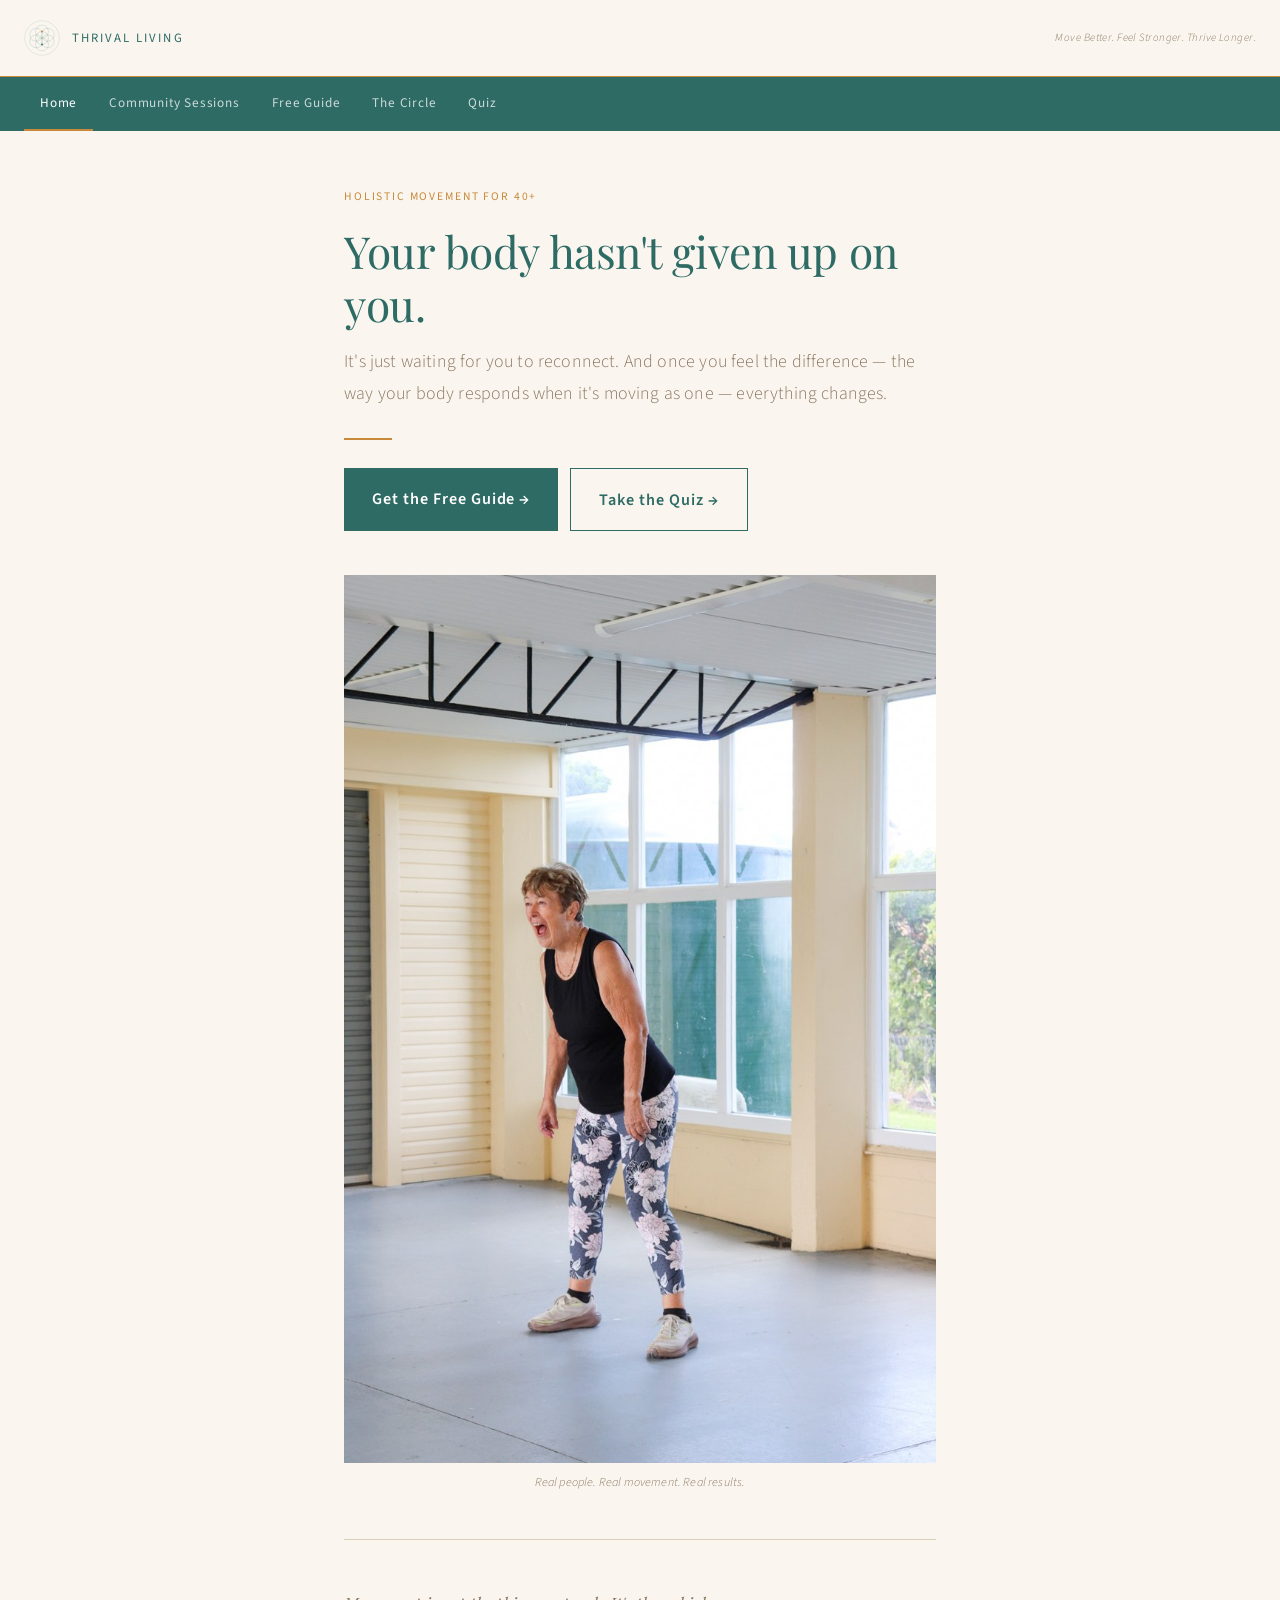
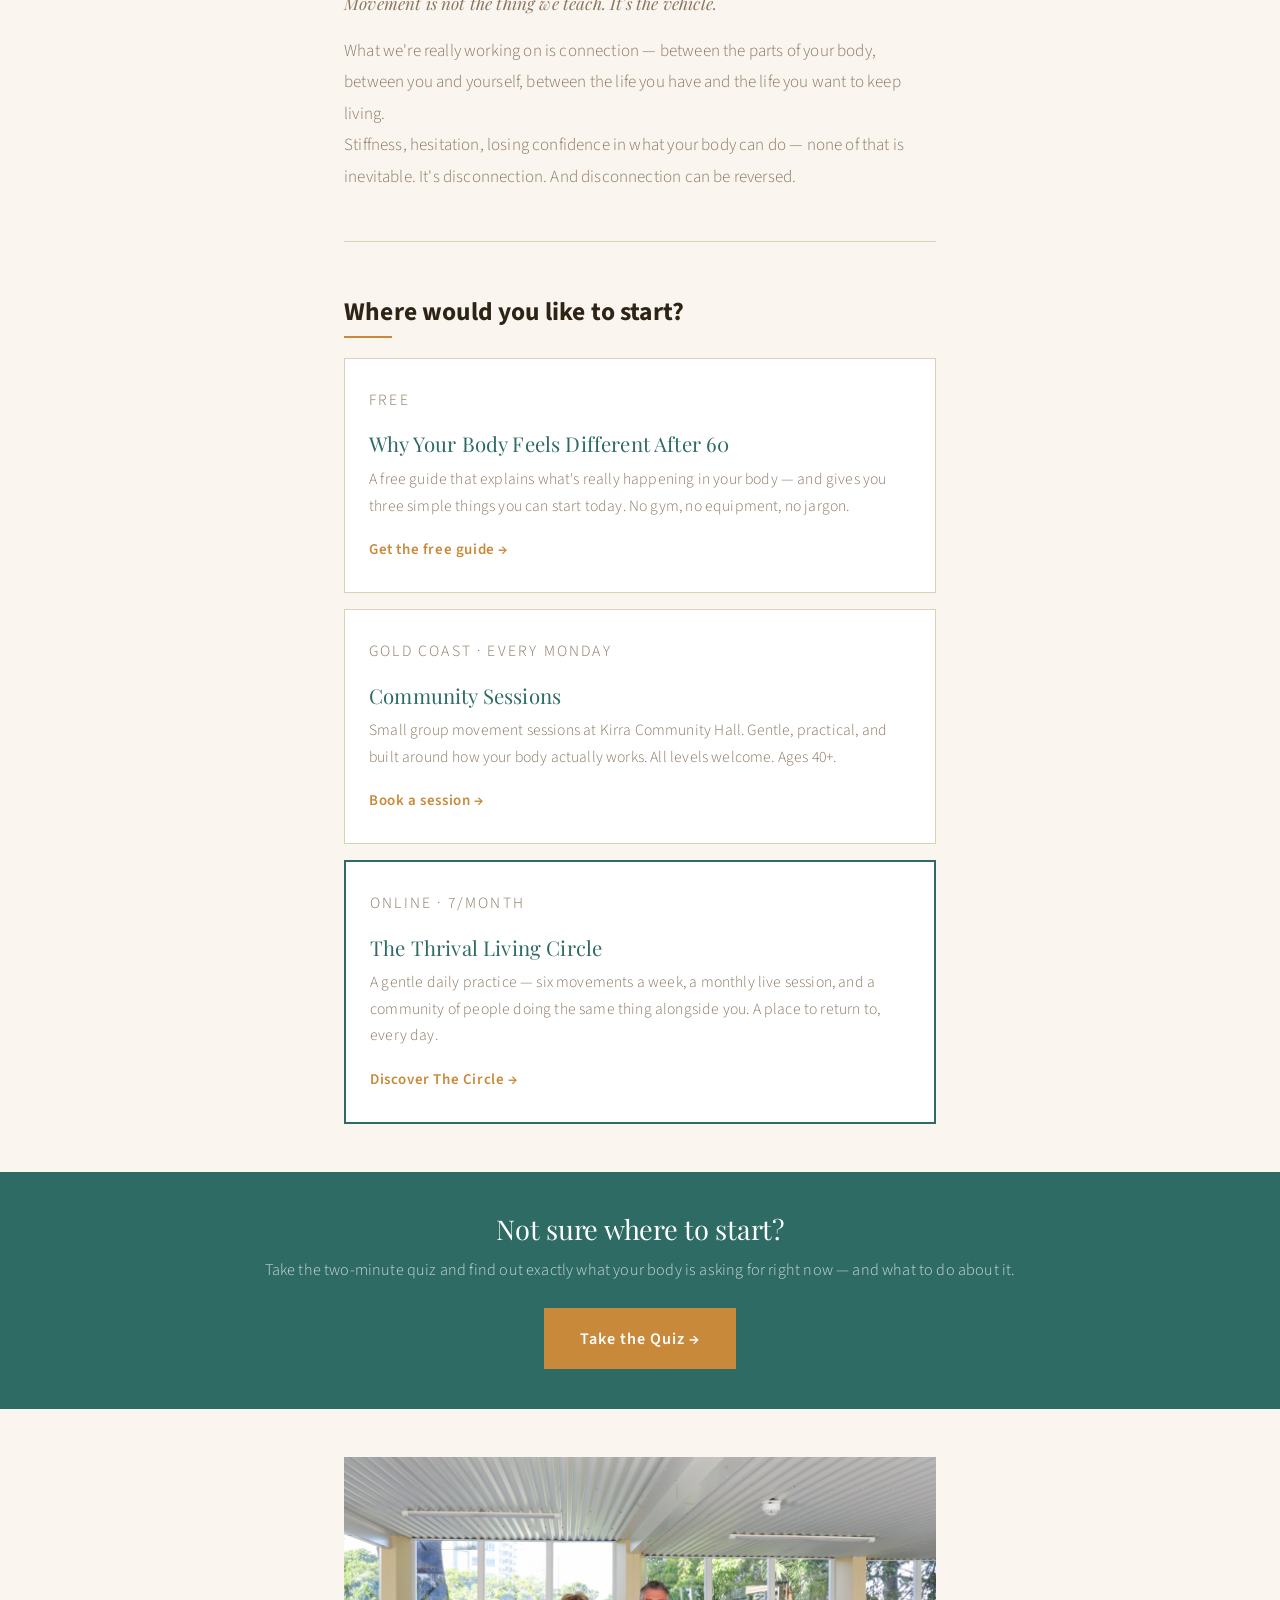
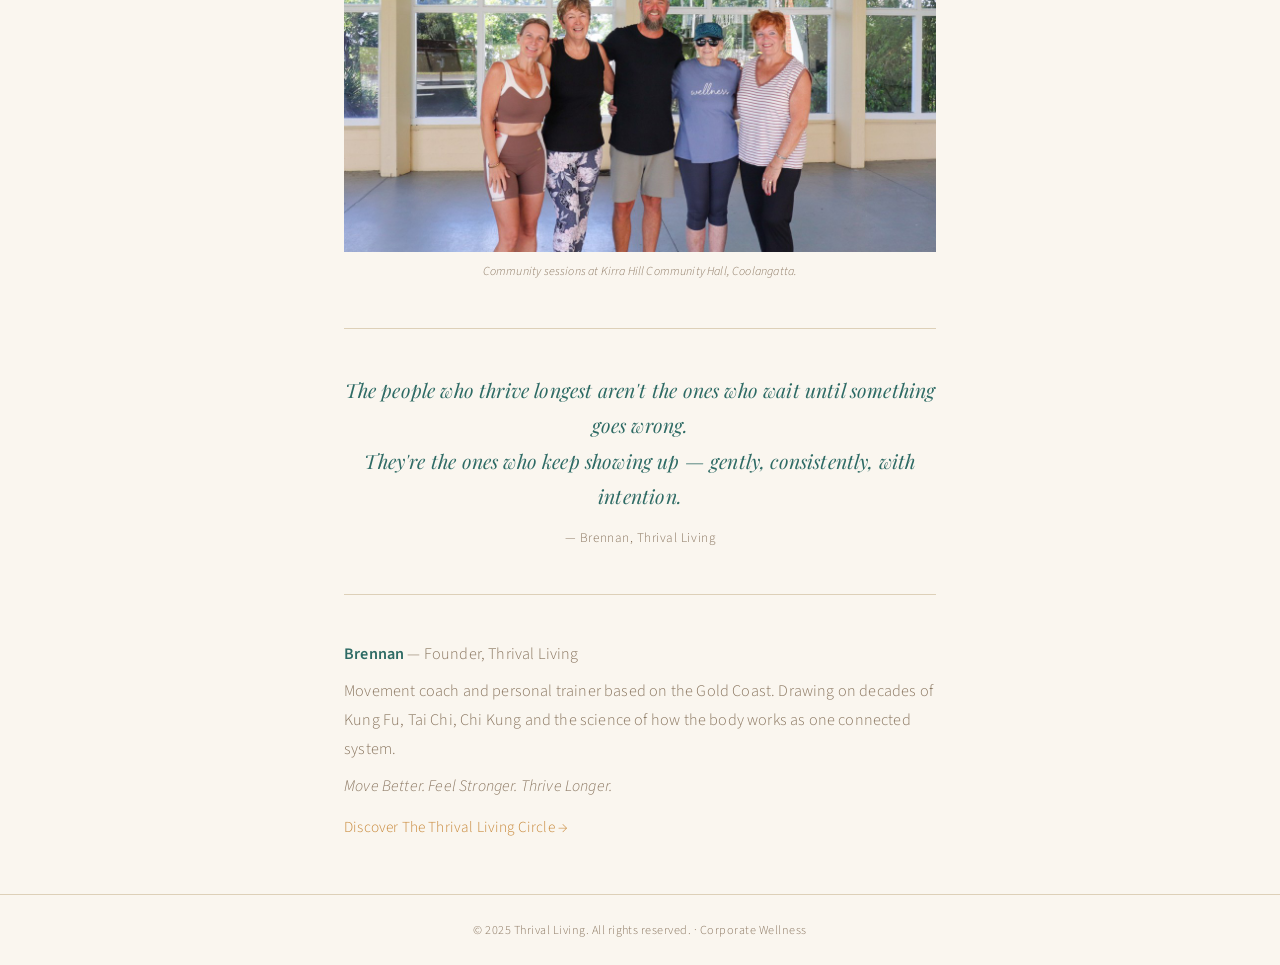
==== index.html @ 9014f8a5 "Update index.html" ====
<!DOCTYPE html>
<html lang="en">
<head>
  <meta charset="UTF-8" />
  <meta name="viewport" content="width=device-width, initial-scale=1.0" />
  <title>Thrival Living — Move Better. Feel Stronger. Thrive Longer.</title>
  <meta name="description" content="Holistic movement coaching for people 40+. Reconnect with your body, move with confidence and thrive longer. Gold Coast and online." />
  <link href="https://fonts.googleapis.com/css2?family=Playfair+Display:ital,wght@0,400;0,500;1,400;1,500&family=Source+Sans+3:ital,wght@0,300;0,400;0,600;1,300;1,400&display=swap" rel="stylesheet">
  <style>
    *, *::before, *::after { box-sizing: border-box; margin: 0; padding: 0; }
    :root {
      --cream:      #FAF6EF;
      --ochre:      #C8893A;
      --ochre-deep: #9A6228;
      --ochre-pale: #F5E9D8;
      --teal:       #2E6B65;
      --teal-light: #4A9E96;
      --teal-pale:  #EAF2F1;
      --body:       #2E2416;
      --subtext:    #8A7660;
      --rule:       #DDD0B8;
    }
    html { font-size: 17px; }
    body {
      background: var(--cream);
      color: var(--body);
      font-family: "Source Sans 3", Georgia, sans-serif;
      font-weight: 300;
      line-height: 1.8;
      letter-spacing: 0.01em;
      -webkit-font-smoothing: antialiased;
    }

    /* ── Header ── */
    .site-header {
      display: flex;
      align-items: center;
      gap: 12px;
      padding: 20px 24px;
      border-bottom: 1px solid var(--ochre);
      background: var(--cream);
    }
    .logo-mark { width: 36px; height: 36px; }
    .brand { font-size: 0.75rem; font-weight: 400; letter-spacing: 0.16em; text-transform: uppercase; color: var(--teal); }
    .tagline-header { margin-left: auto; font-style: italic; font-size: 0.65rem; color: var(--subtext); letter-spacing: 0.04em; }

    /* ── Nav ── */
    .site-nav { display: flex; background: var(--teal); padding: 0 24px; overflow-x: auto; }
    .site-nav a { color: rgba(255,255,255,0.75); text-decoration: none; font-size: 0.78rem; font-weight: 400; letter-spacing: 0.06em; padding: 14px 16px; white-space: nowrap; border-bottom: 2px solid transparent; transition: color 0.2s; }
    .site-nav a:hover { color: white; }
    .site-nav a.active { color: white; border-bottom-color: var(--ochre); }

    /* ── Content width ── */
    .content { max-width: 640px; margin: 0 auto; padding: 0 24px; }

    /* ── Hero ── */
    .hero { padding: 56px 0 44px; }
    .eyebrow { font-size: 0.68rem; font-weight: 400; letter-spacing: 0.16em; text-transform: uppercase; color: var(--ochre); margin-bottom: 16px; }
    .hero h1 { font-family: "Playfair Display", Georgia, serif; font-weight: 400; font-size: 2.6rem; line-height: 1.2; color: var(--teal); letter-spacing: -0.01em; margin-bottom: 16px; }
    .hero-sub { font-size: 1.05rem; color: var(--subtext); line-height: 1.8; margin-bottom: 28px; font-weight: 300; }
    .hero-rule { width: 48px; height: 2px; background: var(--ochre); margin-bottom: 28px; }
    .hero-btns { display: flex; flex-direction: column; gap: 12px; }
    @media(min-width:500px) { .hero-btns { flex-direction: row; } }

    /* ── Buttons ── */
    .btn-primary { display: inline-block; padding: 16px 28px; background: var(--teal); color: white; text-decoration: none; font-family: "Source Sans 3", sans-serif; font-weight: 600; font-size: 0.95rem; letter-spacing: 0.06em; transition: background 0.2s; border: none; cursor: pointer; }
    .btn-primary:hover { background: var(--ochre-deep); }
    .btn-secondary { display: inline-block; padding: 16px 28px; background: transparent; color: var(--teal); text-decoration: none; font-family: "Source Sans 3", sans-serif; font-weight: 600; font-size: 0.95rem; letter-spacing: 0.06em; border: 1.5px solid var(--teal); transition: all 0.2s; }
    .btn-secondary:hover { background: var(--teal); color: white; }

    /* ── Photo ── */
    .photo-block { max-width: 640px; margin: 0 auto; padding: 0 24px 48px; line-height: 0; }
    .photo-block img { width: 100%; display: block; }
    .photo-caption { font-size: 0.72rem; font-style: italic; color: var(--subtext); text-align: center; margin-top: 10px; line-height: 1.5; }

    /* ── Section ── */
    .section { padding: 48px 0; border-top: 1px solid var(--rule); }
    .section h2 { font-family: "Playfair Display", serif; font-weight: 400; font-size: 1.7rem; color: var(--teal); margin-bottom: 8px; letter-spacing: -0.01em; line-height: 1.25; }
    .short-rule { width: 48px; height: 2px; background: var(--ochre); margin-bottom: 20px; border: none; }
    .section p { font-size: 1rem; color: var(--body); line-height: 1.85; font-weight: 300; margin-bottom: 14px; }
    .section p em { font-style: italic; color: var(--teal); }

    /* ── Philosophy ── */
    .philosophy { padding: 48px 0; border-top: 1px solid var(--rule); }
    .philosophy-text { font-family: "Playfair Display", serif; font-style: italic; font-size: 1.3rem; line-height: 1.75; color: var(--teal); margin-bottom: 16px; }
    .philosophy p { font-size: 1rem; color: var(--subtext); line-height: 1.85; font-weight: 300; }

    /* ── Pathway cards ── */
    .pathways { padding: 48px 0; border-top: 1px solid var(--rule); }
    .pathway-grid { display: flex; flex-direction: column; gap: 16px; margin-top: 8px; }
    .pathway-card { background: white; border: 1px solid var(--rule); padding: 28px 24px; display: flex; flex-direction: column; }
    .pathway-card.featured { border-color: var(--teal); border-width: 2px; }
    .pathway-tag { font-size: 0.65rem; font-weight: 600; letter-spacing: 0.14em; text-transform: uppercase; color: var(--ochre); margin-bottom: 8px; }
    .pathway-card h3 { font-family: "Playfair Display", serif; font-weight: 400; font-size: 1.2rem; color: var(--teal); margin-bottom: 8px; line-height: 1.3; }
    .pathway-card p { font-size: 0.92rem; color: var(--subtext); line-height: 1.7; font-weight: 300; margin-bottom: 18px; flex-grow: 1; }
    .pathway-link { font-size: 0.88rem; font-weight: 600; color: var(--ochre); text-decoration: none; letter-spacing: 0.04em; }
    .pathway-link:hover { color: var(--ochre-deep); }

    /* ── Quiz CTA ── */
    .quiz-cta { background: var(--teal); padding: 40px 24px; margin: 0; text-align: center; }
    .quiz-cta h2 { font-family: "Playfair Display", serif; font-weight: 400; font-size: 1.6rem; color: white; margin-bottom: 10px; line-height: 1.25; letter-spacing: -0.01em; }
    .quiz-cta p { font-size: 0.95rem; color: rgba(255,255,255,0.75); margin-bottom: 24px; font-weight: 300; line-height: 1.75; }
    .btn-quiz { display: inline-block; padding: 16px 36px; background: var(--ochre); color: white; text-decoration: none; font-family: "Source Sans 3", sans-serif; font-weight: 600; font-size: 0.95rem; letter-spacing: 0.06em; transition: background 0.2s; }
    .btn-quiz:hover { background: var(--ochre-deep); }

    /* ── Pull quote ── */
    .pull-quote { margin: 0; padding: 44px 0; border-top: 1px solid var(--rule); }
    .pull-quote-text { font-family: "Playfair Display", serif; font-style: italic; font-size: 1.15rem; line-height: 1.8; color: var(--teal); text-align: center; }
    .pull-quote-attr { font-size: 0.78rem; color: var(--subtext); text-align: center; margin-top: 12px; letter-spacing: 0.04em; }

    /* ── Brennan ── */
    .brennan-section { padding: 44px 0; border-top: 1px solid var(--rule); }
    .brennan-section p { font-size: 0.95rem; color: var(--subtext); line-height: 1.8; font-weight: 300; margin-bottom: 8px; }
    .brennan-section strong { color: var(--teal); font-weight: 600; }
    .brennan-section em { font-style: italic; }
    .brennan-section a { color: var(--ochre); text-decoration: none; font-size: 0.9rem; }

    /* ── Footer ── */
    .site-footer { text-align: center; padding: 24px; font-size: 0.72rem; color: var(--subtext); border-top: 1px solid var(--rule); letter-spacing: 0.04em; }
    .site-footer a { color: var(--subtext); text-decoration: none; }
  </style>
</head>
<body>

  <!-- HEADER -->
  <header class="site-header">
    <svg class="logo-mark" viewBox="0 0 100 100" fill="none" xmlns="http://www.w3.org/2000/svg">
      <circle cx="50" cy="50" r="48" stroke="rgba(46,107,101,0.4)" stroke-width="0.8"/>
      <circle cx="50" cy="32" r="18" stroke="rgba(46,107,101,0.5)" stroke-width="0.8"/>
      <circle cx="50" cy="68" r="18" stroke="rgba(46,107,101,0.5)" stroke-width="0.8"/>
      <circle cx="34" cy="41" r="18" stroke="rgba(46,107,101,0.5)" stroke-width="0.8"/>
      <circle cx="66" cy="41" r="18" stroke="rgba(46,107,101,0.5)" stroke-width="0.8"/>
      <circle cx="34" cy="59" r="18" stroke="rgba(46,107,101,0.5)" stroke-width="0.8"/>
      <circle cx="66" cy="59" r="18" stroke="rgba(46,107,101,0.5)" stroke-width="0.8"/>
      <circle cx="50" cy="50" r="18" stroke="rgba(46,107,101,0.6)" stroke-width="0.8"/>
      <circle cx="50" cy="32" r="3" fill="rgba(200,137,58,0.9)"/>
      <circle cx="50" cy="68" r="3" fill="rgba(46,107,101,0.8)"/>
    </svg>
    <p class="brand">Thrival Living</p>
    <span class="tagline-header">Move Better. Feel Stronger. Thrive Longer.</span>
  </header>

  <!-- NAV -->
  <nav class="site-nav">
    <a href="/" class="active">Home</a>
    <a href="/community">Community Sessions</a>
    <a href="/after-60">Free Guide</a>
    <a href="/circle">The Circle</a>
    <a href="/quiz">Quiz</a>
  </nav>

  <!-- HERO -->
  <div class="content">
    <div class="hero">
      <p class="eyebrow">Holistic Movement for 40+</p>
      <h1>Your body hasn't given up on you.</h1>
      <p class="hero-sub">It's just waiting for you to reconnect. And once you feel the difference — the way your body responds when it's moving as one — everything changes.</p>
      <div class="hero-rule"></div>
      <div class="hero-btns">
        <a href="/after-60" class="btn-primary">Get the Free Guide →</a>
        <a href="/quiz" class="btn-secondary">Take the Quiz →</a>
      </div>
    </div>
  </div>

  <!-- PHOTO -->
  <div class="photo-block">
    <img src="[data-uri]" alt="Thrival Living community session">
    <p class="photo-caption">Real people. Real movement. Real results.</p>
  </div>

  <!-- PHILOSOPHY -->
  <div class="content">
    <div class="philosophy">
      <p class="philosophy-text">Movement is not the thing we teach. It's the vehicle.</p>
      <p>What we're really working on is connection — between the parts of your body, between you and yourself, between the life you have and the life you want to keep living.</p>
      <p>Stiffness, hesitation, losing confidence in what your body can do — none of that is inevitable. It's disconnection. And disconnection can be reversed.</p>
    </div>
  </div>

  <!-- PATHWAYS -->
  <div class="content">
    <div class="pathways">
      <h2>Where would you like to start?</h2>
      <hr class="short-rule">
      <div class="pathway-grid">

        <div class="pathway-card">
          <p class="pathway-tag">Free</p>
          <h3>Why Your Body Feels Different After 60</h3>
          <p>A free guide that explains what's really happening in your body — and gives you three simple things you can start today. No gym, no equipment, no jargon.</p>
          <a href="/after-60" class="pathway-link">Get the free guide →</a>
        </div>

        <div class="pathway-card">
          <p class="pathway-tag">Gold Coast · Every Monday</p>
          <h3>Community Sessions</h3>
          <p>Small group movement sessions at Kirra Community Hall. Gentle, practical, and built around how your body actually works. All levels welcome. Ages 40+.</p>
          <a href="/community" class="pathway-link">Book a session →</a>
        </div>

        <div class="pathway-card featured">
          <p class="pathway-tag">Online · 7/month</p>
          <h3>The Thrival Living Circle</h3>
          <p>A gentle daily practice — six movements a week, a monthly live session, and a community of people doing the same thing alongside you. A place to return to, every day.</p>
          <a href="/circle" class="pathway-link">Discover The Circle →</a>
        </div>

      </div>
    </div>
  </div>

  <!-- QUIZ CTA -->
  <div class="quiz-cta">
    <h2>Not sure where to start?</h2>
    <p>Take the two-minute quiz and find out exactly what your body is asking for right now — and what to do about it.</p>
    <a href="/quiz" class="btn-quiz">Take the Quiz →</a>
  </div>

  <!-- GROUP PHOTO -->
  <div class="photo-block" style="padding-top:48px;">
    <img src="[data-uri]" alt="Thrival Living community at Kirra Hill">
    <p class="photo-caption">Community sessions at Kirra Hill Community Hall, Coolangatta.</p>
  </div>

  <!-- PULL QUOTE -->
  <div class="content">
    <div class="pull-quote">
      <p class="pull-quote-text">The people who thrive longest aren't the ones who wait until something goes wrong.<br>They're the ones who keep showing up — gently, consistently, with intention.</p>
      <p class="pull-quote-attr">— Brennan, Thrival Living</p>
    </div>
  </div>

  <!-- BRENNAN -->
  <div class="content">
    <div class="brennan-section">
      <p><strong>Brennan</strong> — Founder, Thrival Living</p>
      <p>Movement coach and personal trainer based on the Gold Coast. Drawing on decades of Kung Fu, Tai Chi, Chi Kung and the science of how the body works as one connected system.</p>
      <p><em>Move Better. Feel Stronger. Thrive Longer.</em></p>
      <p style="margin-top:12px;"><a href="/circle">Discover The Thrival Living Circle →</a></p>
    </div>
  </div>

  <!-- FOOTER -->
  <footer class="site-footer">
    <p>© 2025 Thrival Living. All rights reserved. · <a href="/corporate">Corporate Wellness</a></p>
  </footer>

</body>
</html>
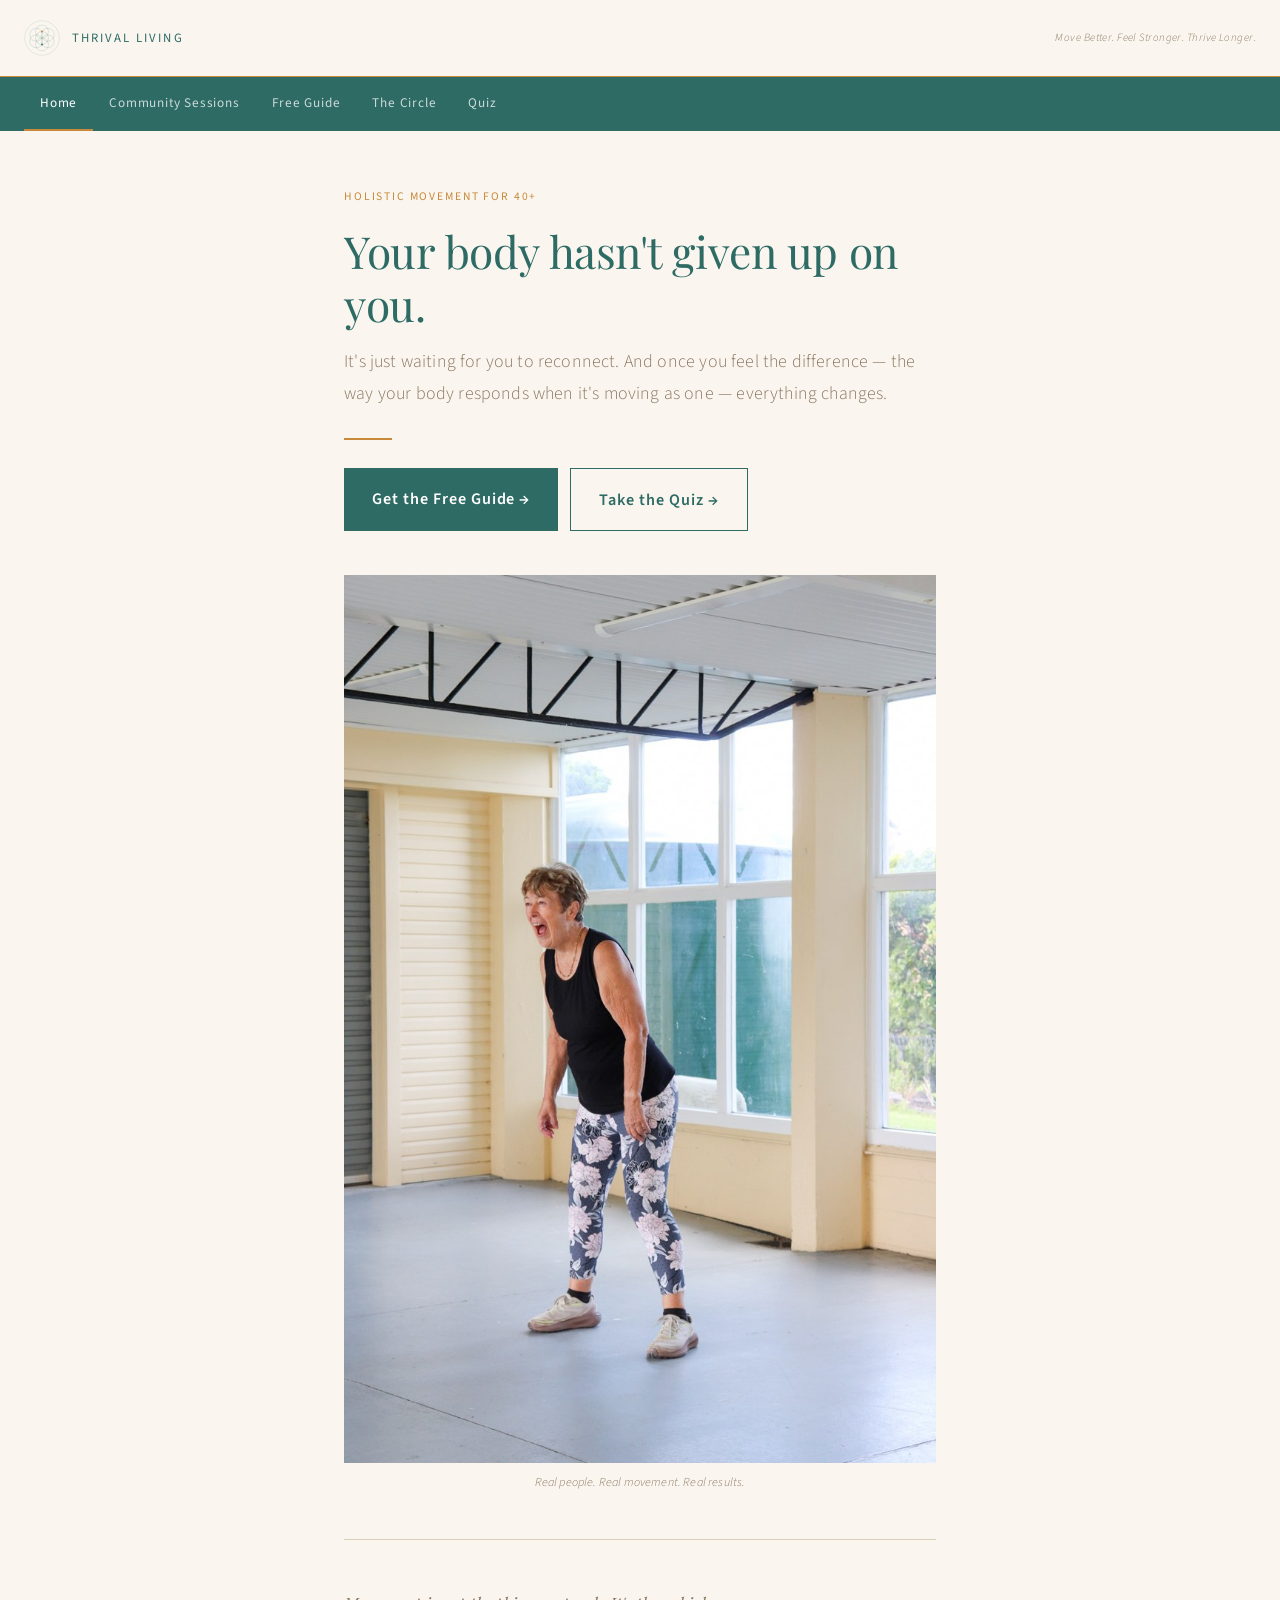
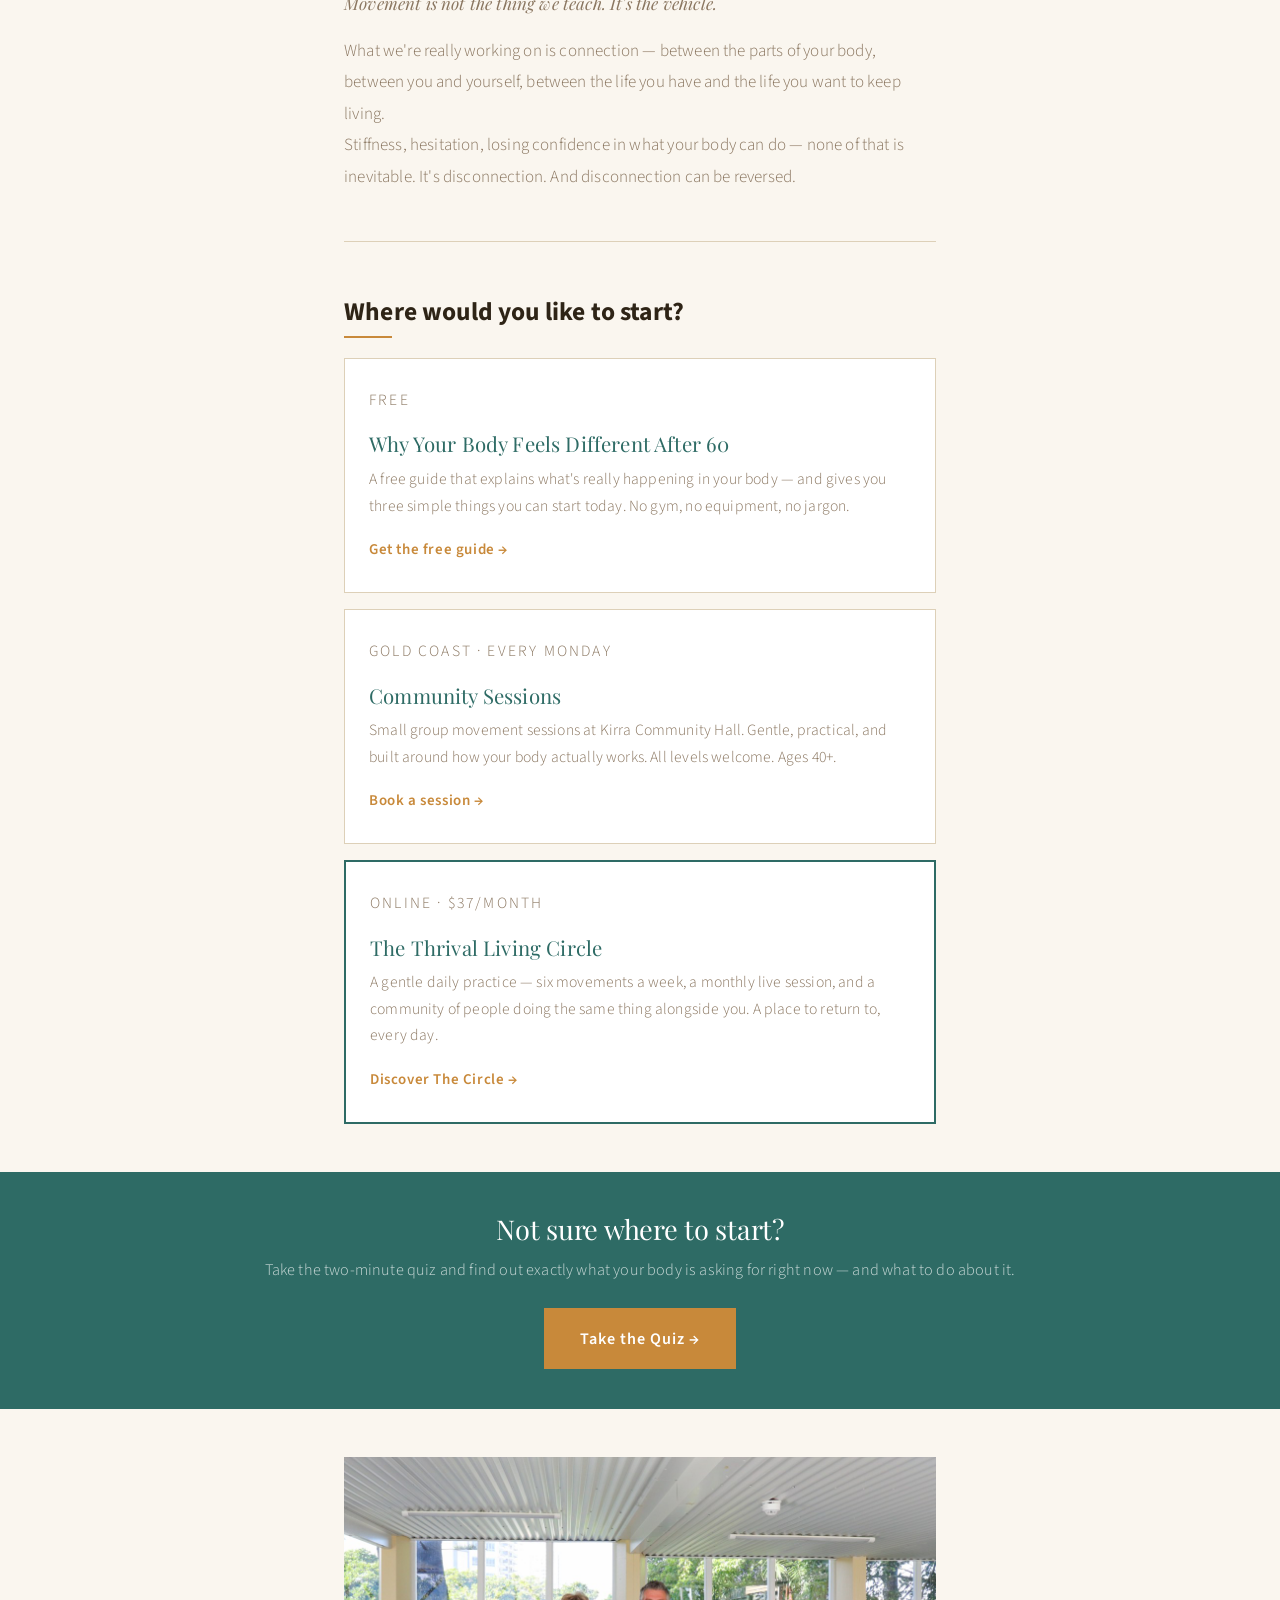
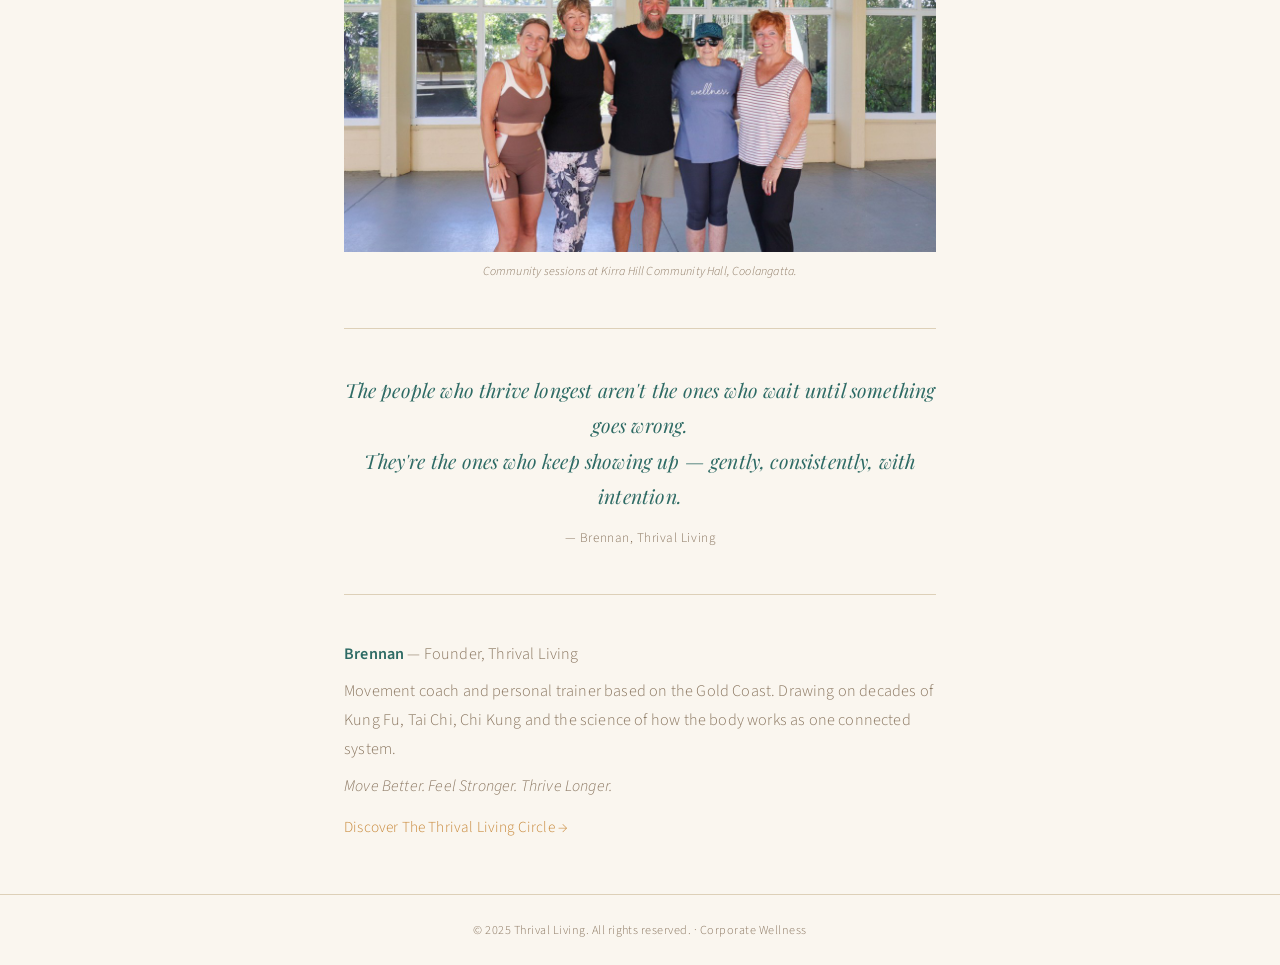
==== commit e16803c2: "Update index.html" ====
--- a/index.html
+++ b/index.html
@@ -201,7 +201,7 @@
         </div>
 
         <div class="pathway-card featured">
-          <p class="pathway-tag">Online · 7/month</p>
+          <p class="pathway-tag">Online · $37/month</p>
           <h3>The Thrival Living Circle</h3>
           <p>A gentle daily practice — six movements a week, a monthly live session, and a community of people doing the same thing alongside you. A place to return to, every day.</p>
           <a href="/circle" class="pathway-link">Discover The Circle →</a>
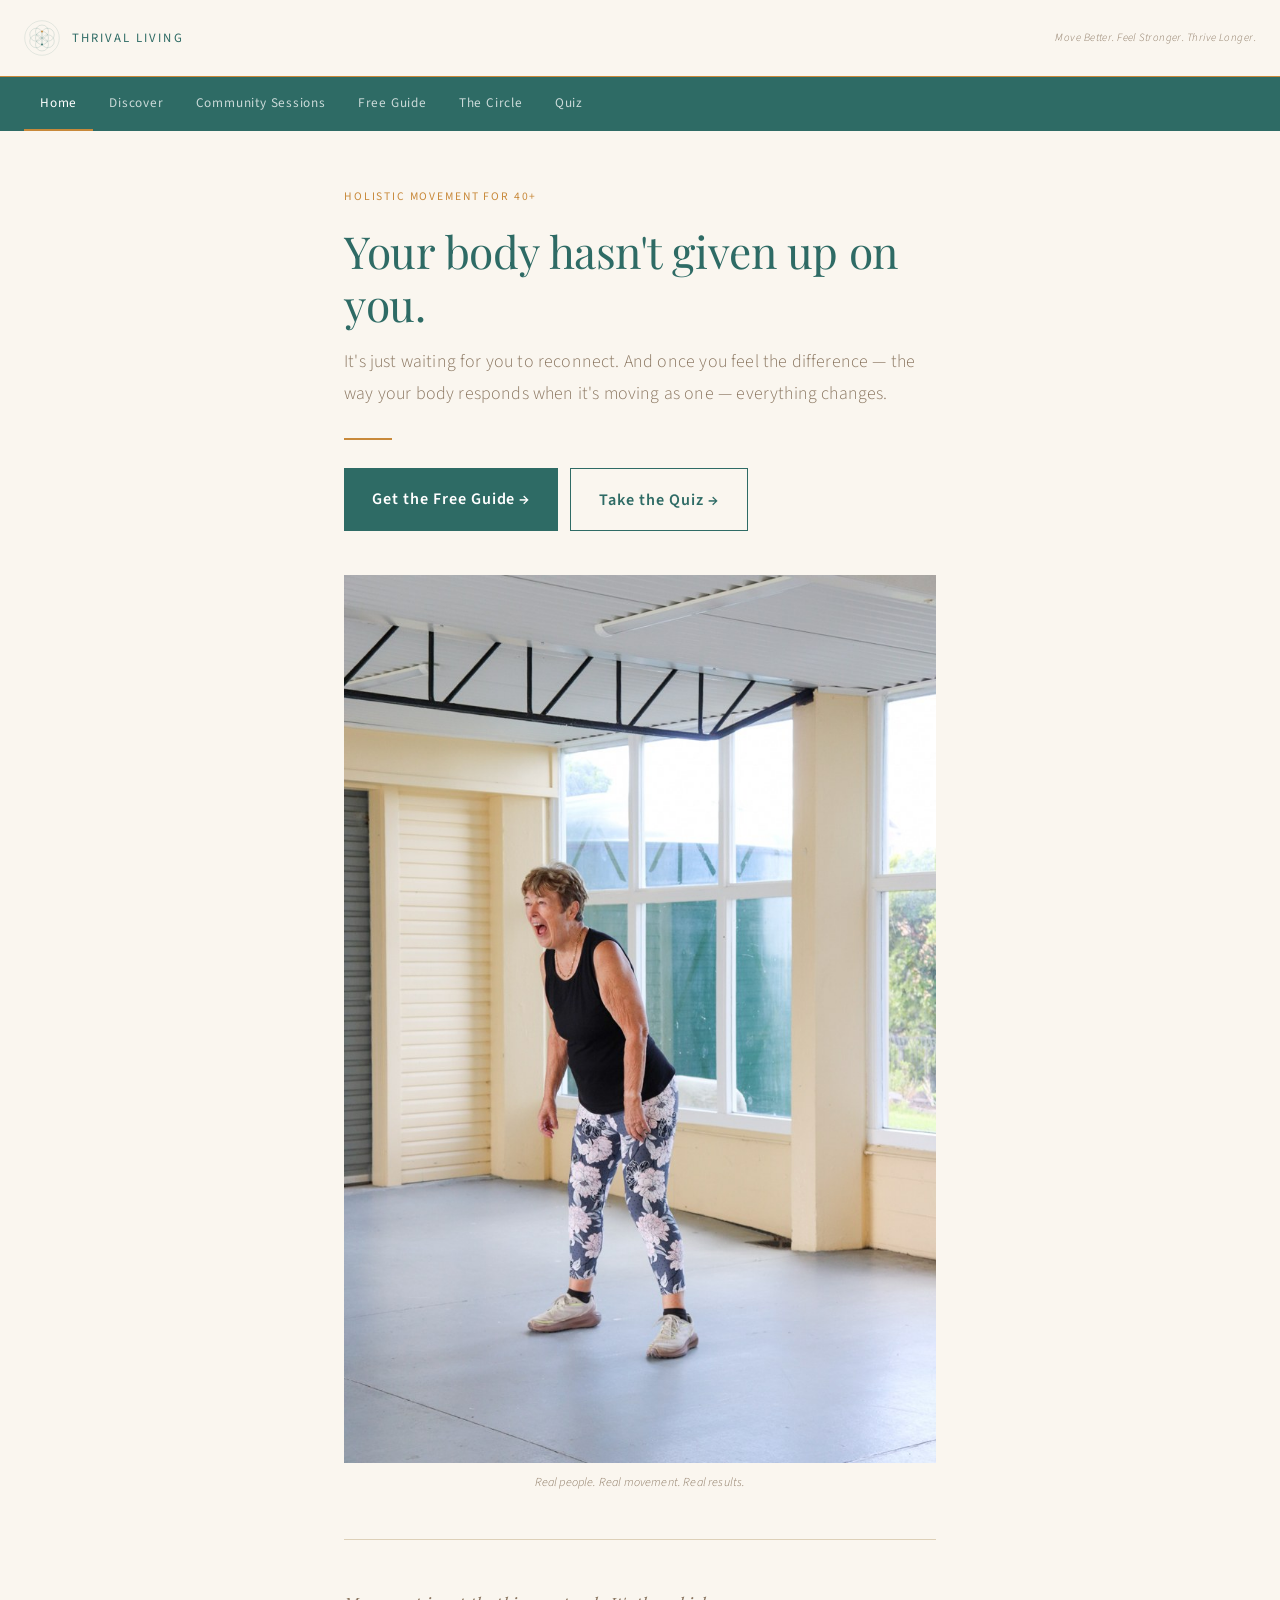
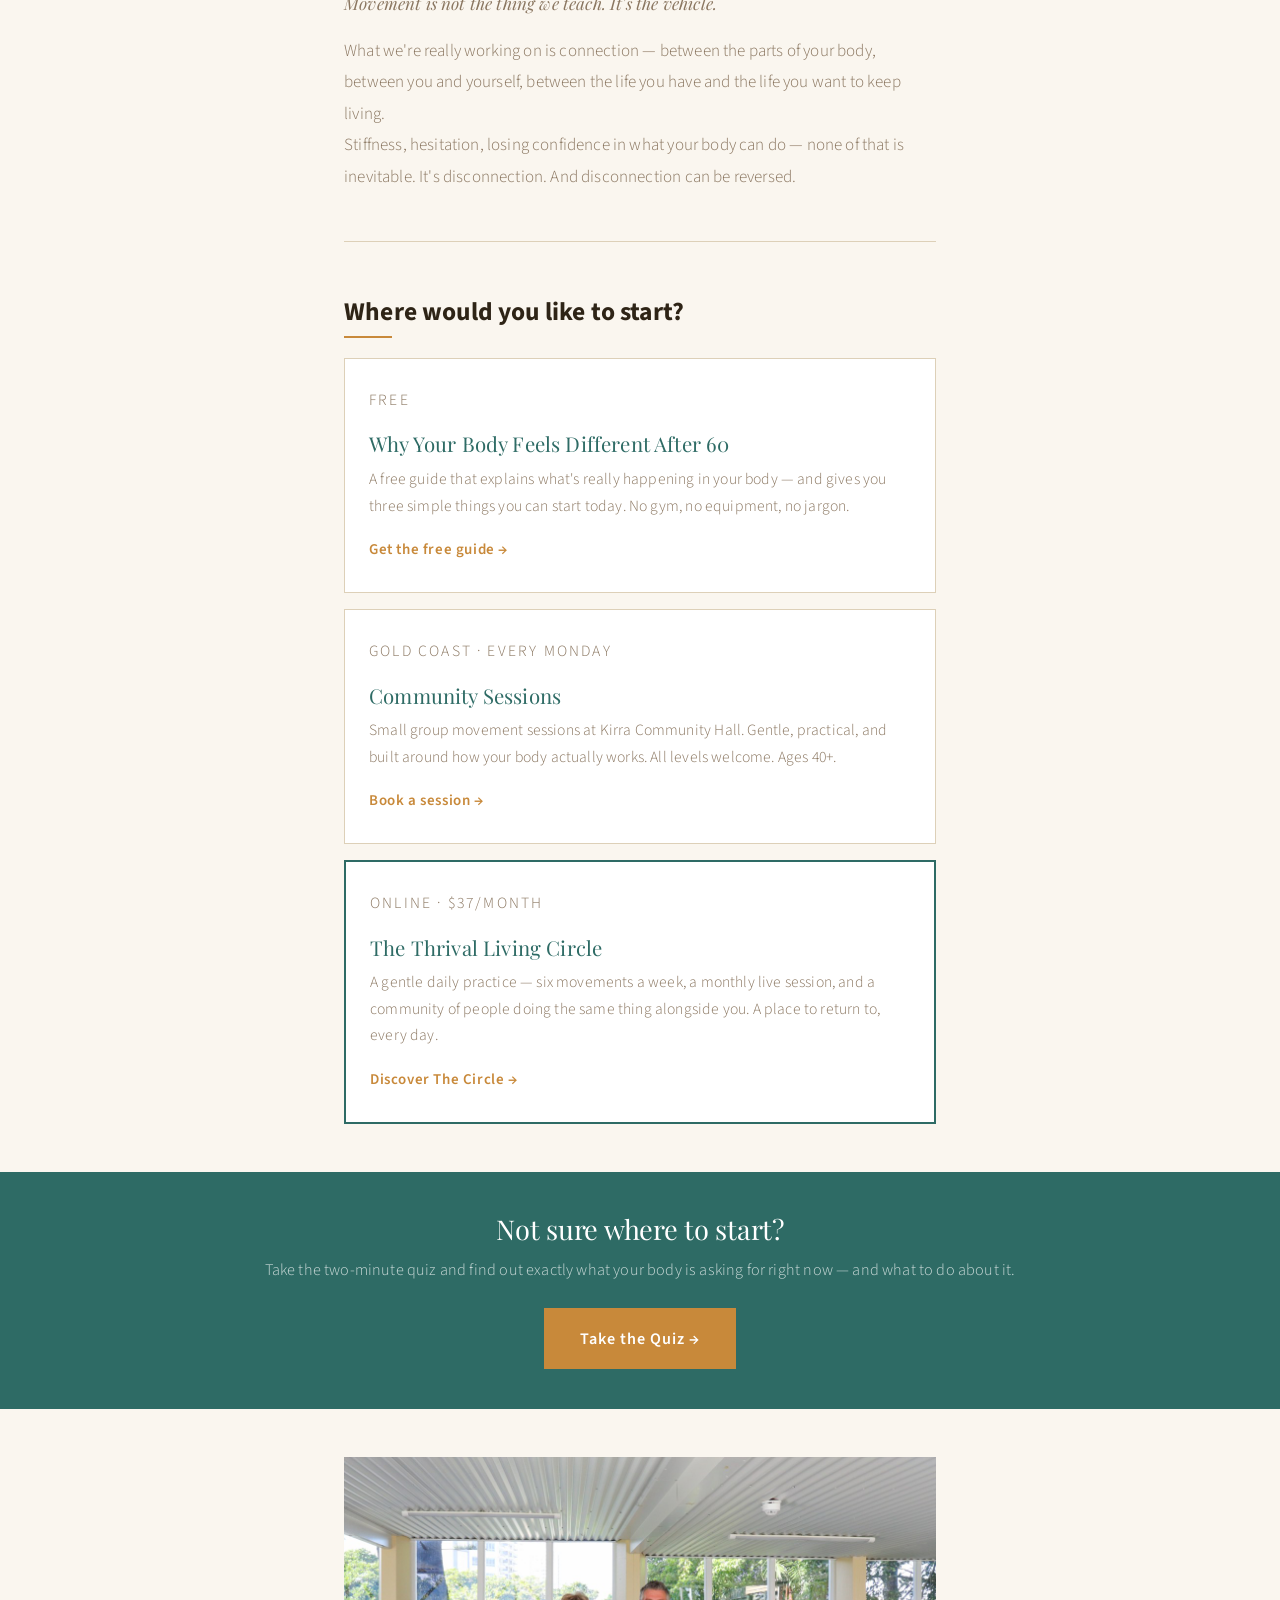
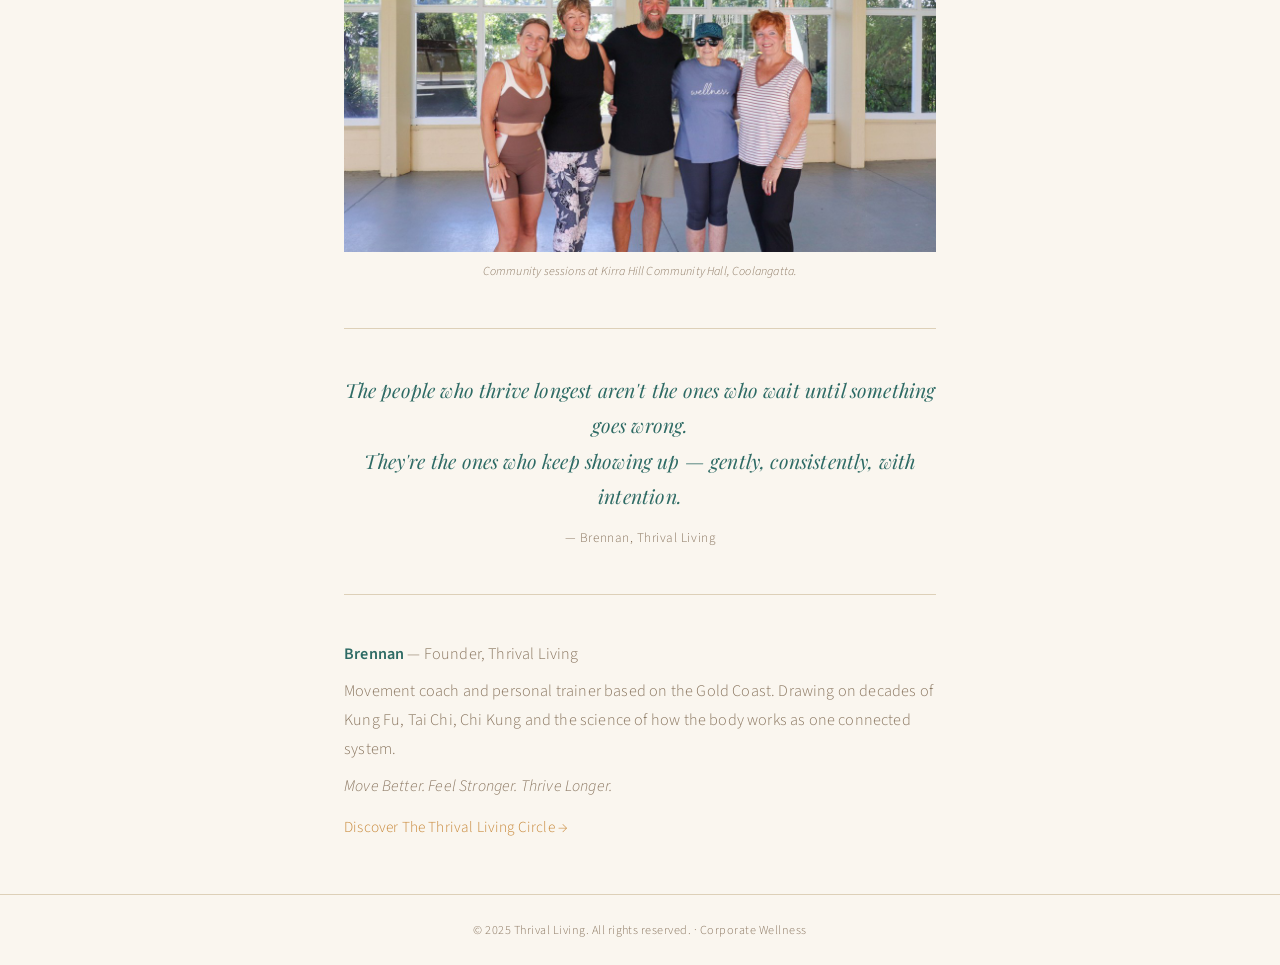
==== commit 9ee62c0c: "Add Discover link to homepage navigation" ====
--- a/index.html
+++ b/index.html
@@ -5,6 +5,15 @@
   <meta charset="UTF-8" />
   <meta name="viewport" content="width=device-width, initial-scale=1.0" />
   <title>Thrival Living — Move Better. Feel Stronger. Thrive Longer.</title>
+  <meta property="og:title" content="Thrival Living — Move Better. Feel Stronger. Thrive Longer.">
+<meta property="og:description" content="A philosophy-led movement and wellness community for adults 40+. Imagine what's possible for your body.">
+<meta property="og:image" content="https://thrivalliving.com.au/thrival-og-image.png">
+<meta property="og:url" content="https://thrivalliving.com.au/">
+<meta property="og:type" content="website">
+<meta name="twitter:card" content="summary_large_image">
+<meta name="twitter:title" content="Thrival Living — Move Better. Feel Stronger. Thrive Longer.">
+<meta name="twitter:description" content="A philosophy-led movement and wellness community for adults 40+. Imagine what's possible for your body.">
+<meta name="twitter:image" content="https://thrivalliving.com.au/thrival-og-image.png">
   <meta name="description" content="Holistic movement coaching for people 40+. Reconnect with your body, move with confidence and thrive longer. Gold Coast and online." />
   <link href="https://fonts.googleapis.com/css2?family=Playfair+Display:ital,wght@0,400;0,500;1,400;1,500&family=Source+Sans+3:ital,wght@0,300;0,400;0,600;1,300;1,400&display=swap" rel="stylesheet">
   <style>
@@ -144,6 +153,7 @@
   <!-- NAV -->
   <nav class="site-nav">
     <a href="/" class="active">Home</a>
+    <a href="/discover">Discover</a>
     <a href="/community">Community Sessions</a>
     <a href="/after-60">Free Guide</a>
     <a href="/circle">The Circle</a>
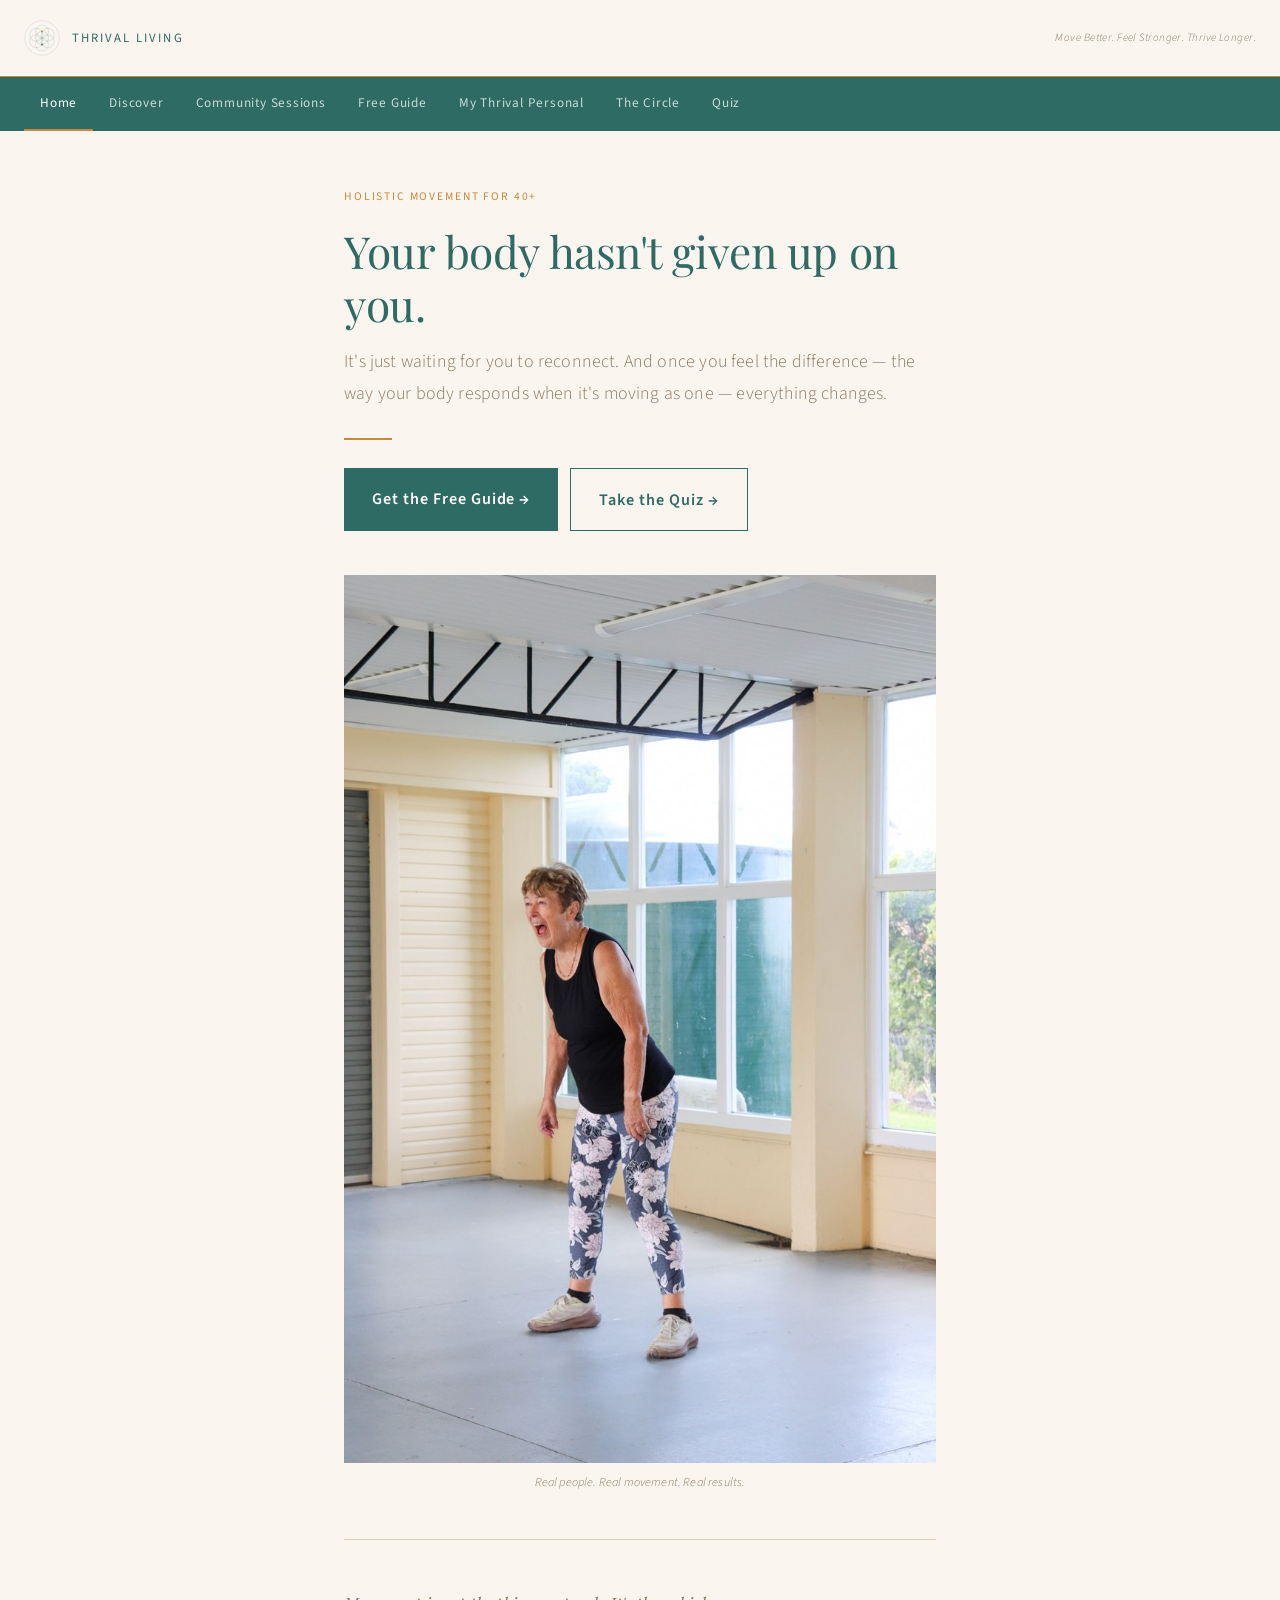
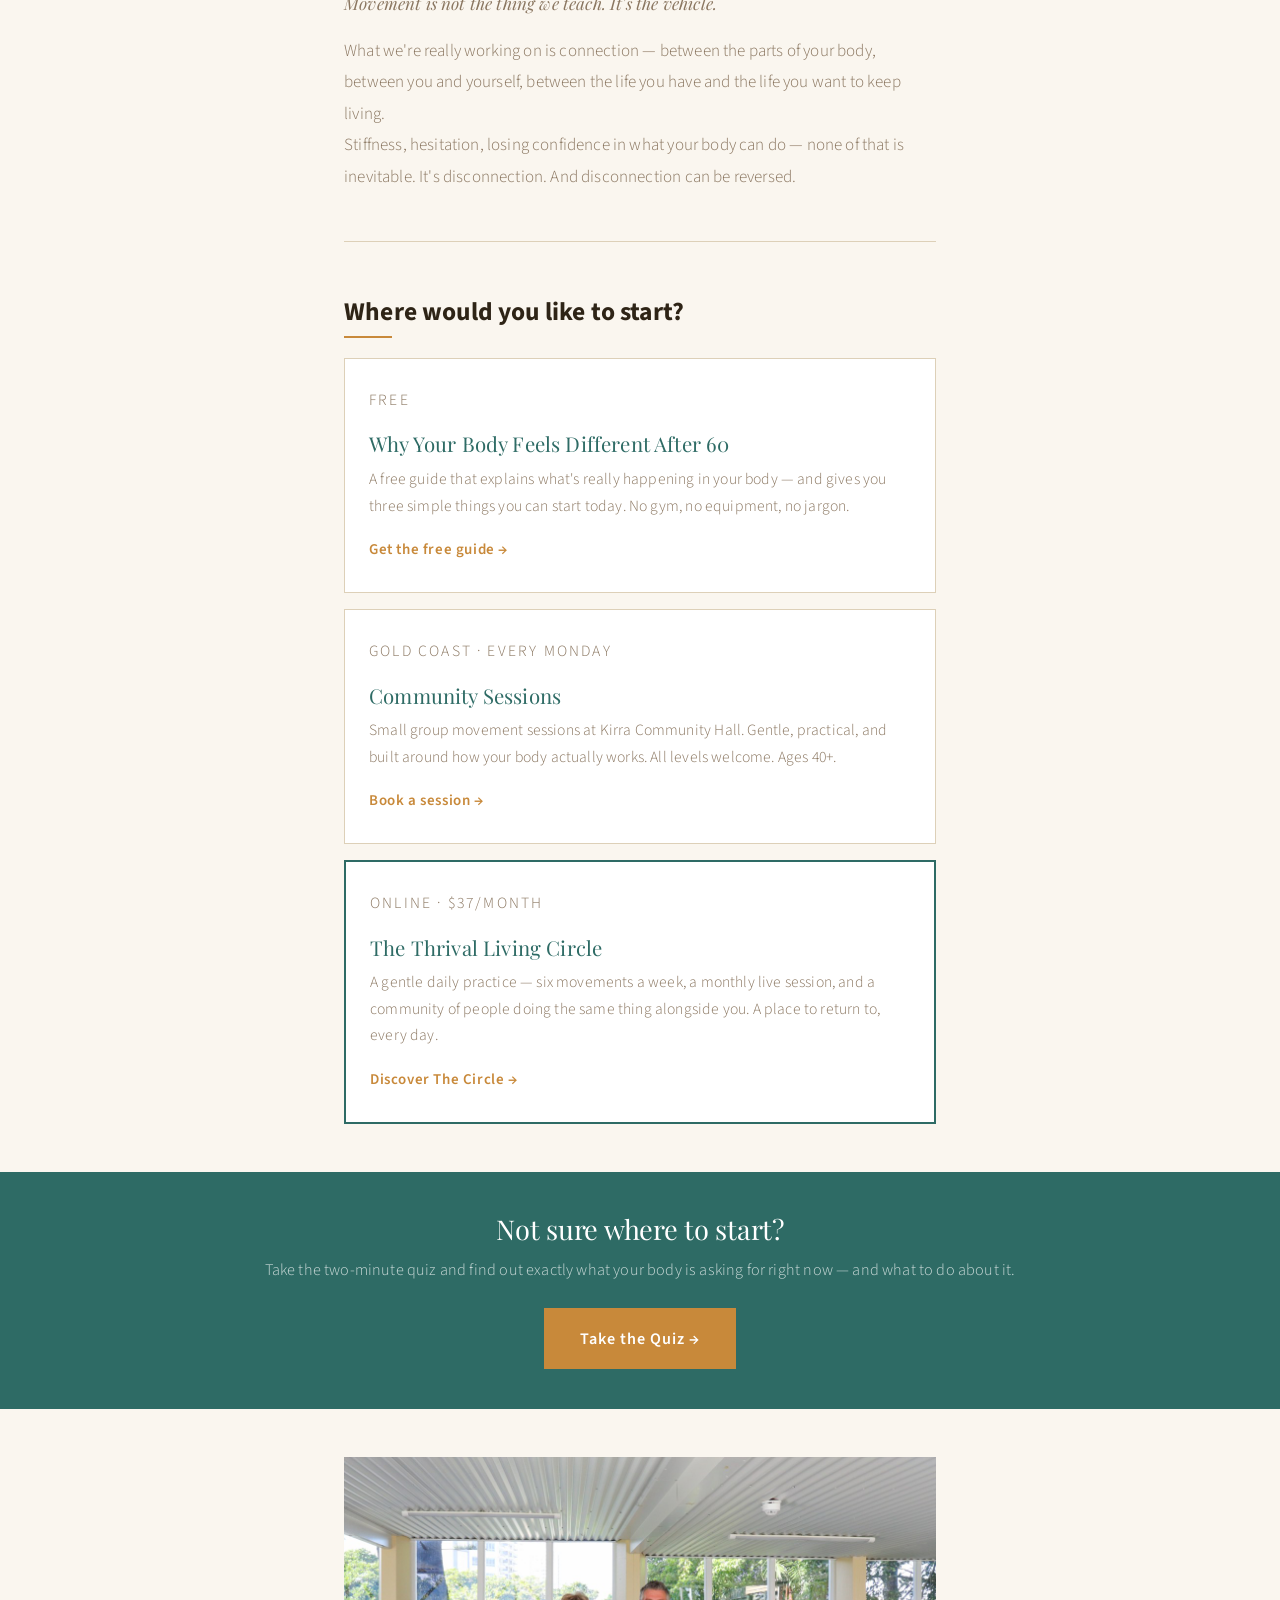
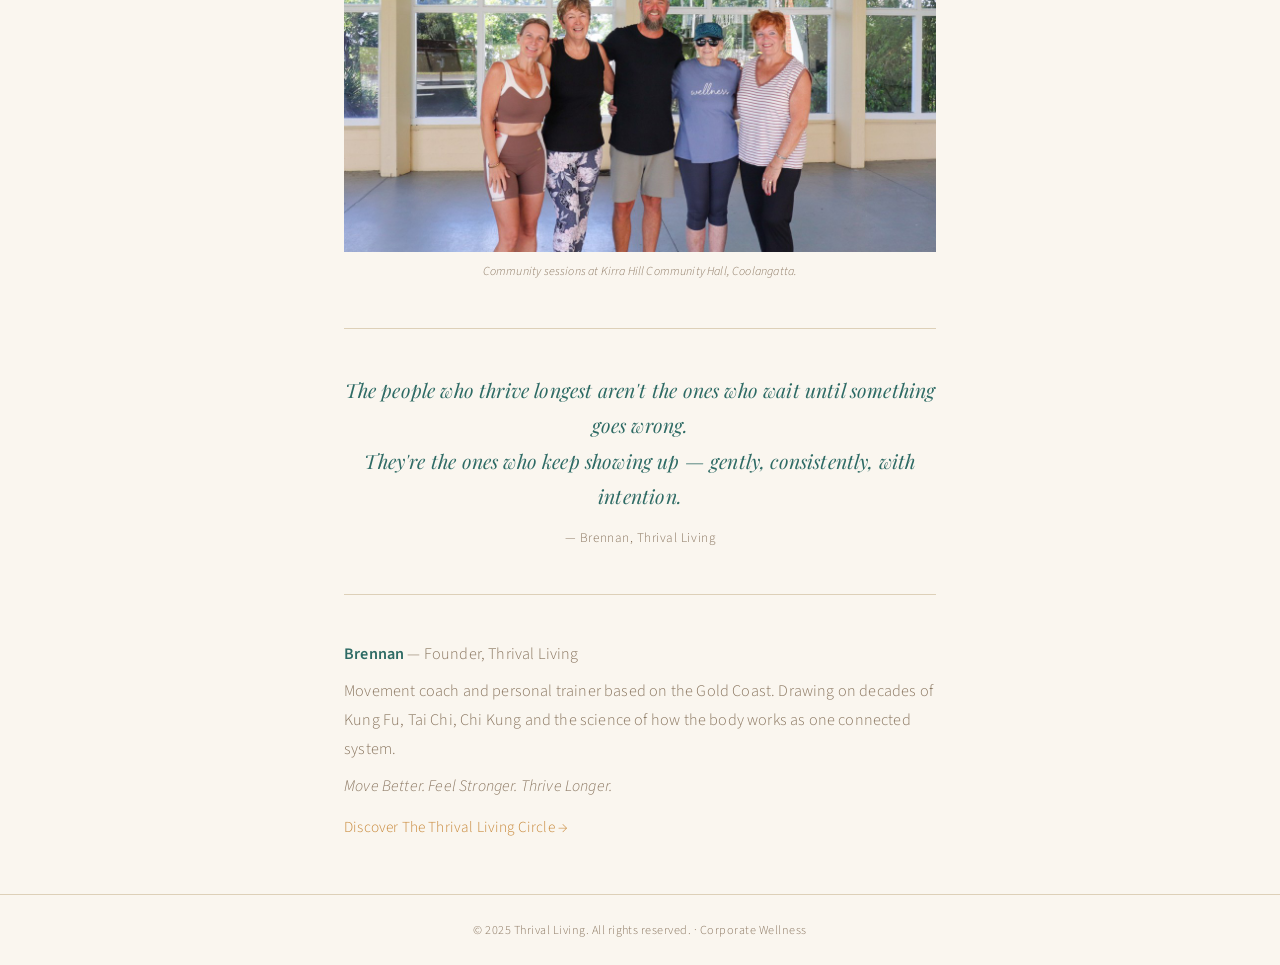
==== commit 7f6e7aad: "Add My Thrival Personal to main website navigation" ====
--- a/index.html
+++ b/index.html
@@ -156,6 +156,7 @@
     <a href="/discover">Discover</a>
     <a href="/community">Community Sessions</a>
     <a href="/after-60">Free Guide</a>
+    <a href="/my-thrival-personal/">My Thrival Personal</a>
     <a href="/circle">The Circle</a>
     <a href="/quiz">Quiz</a>
   </nav>
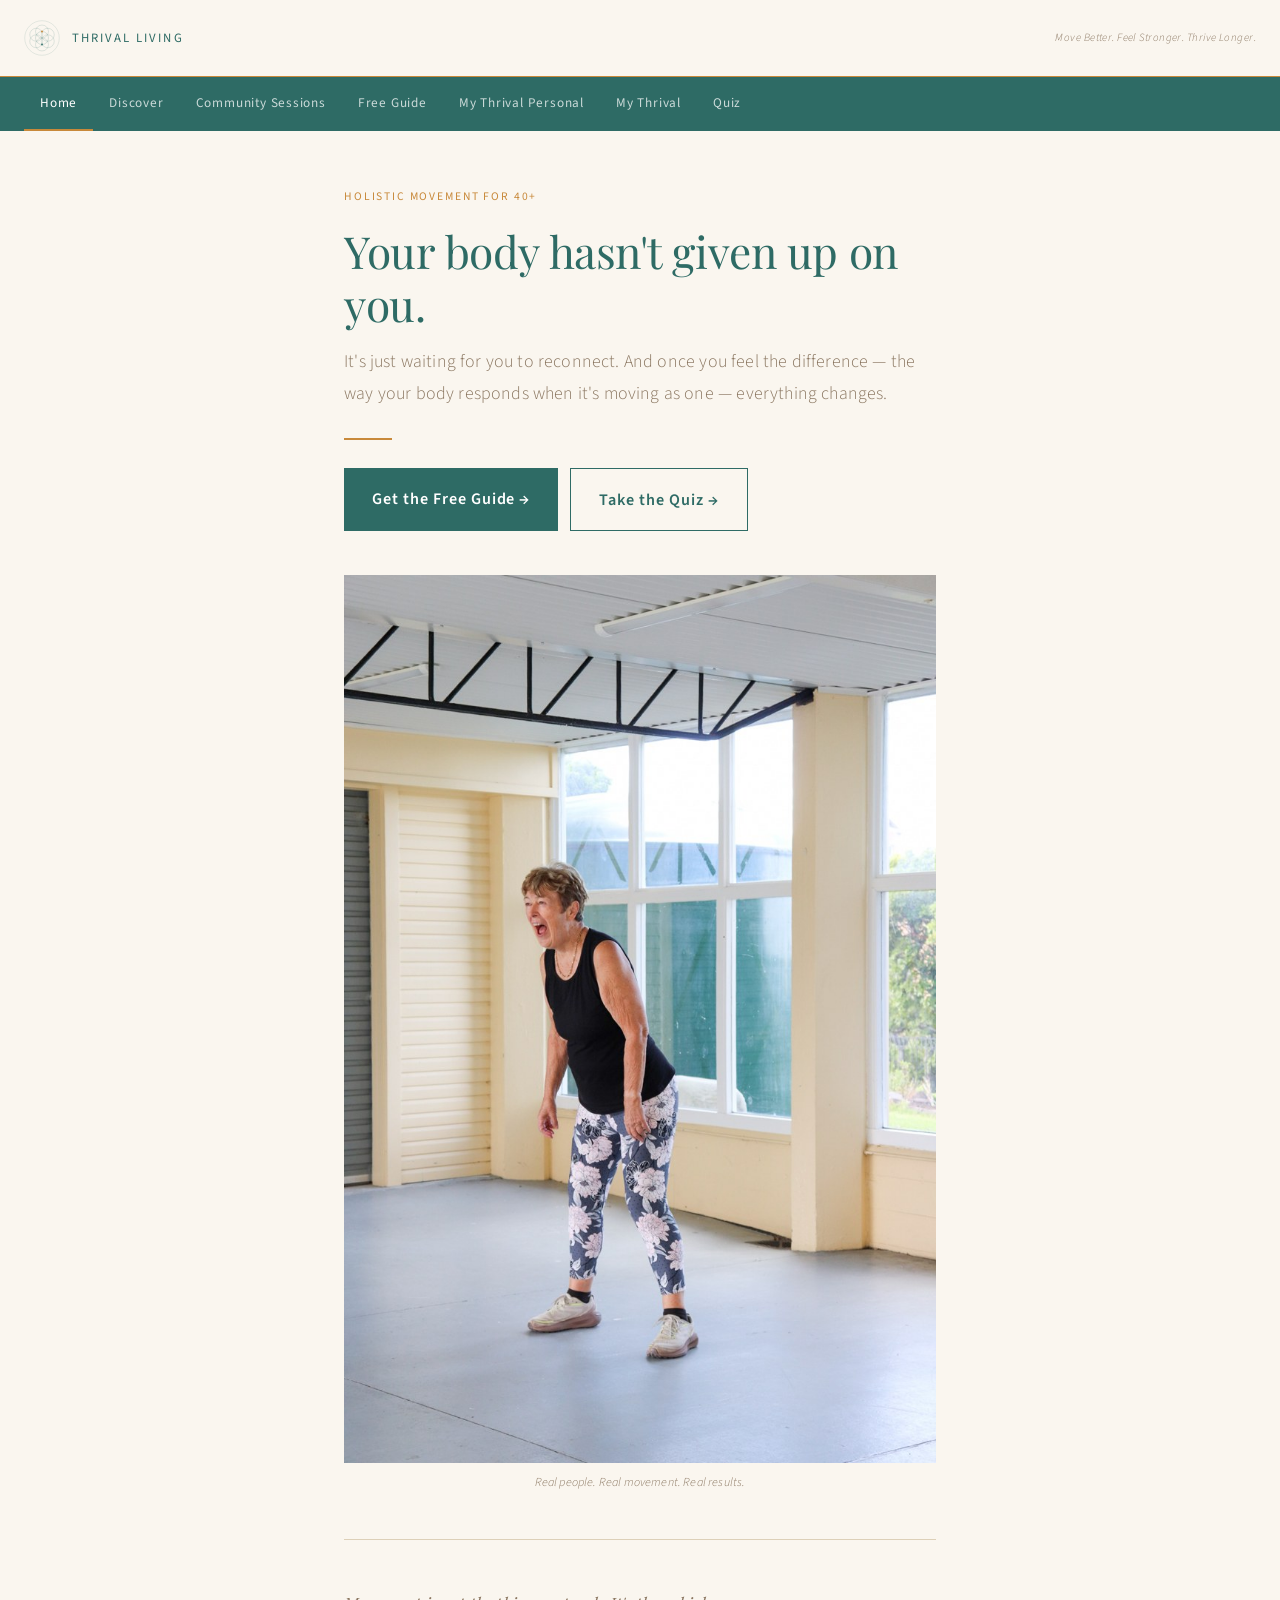
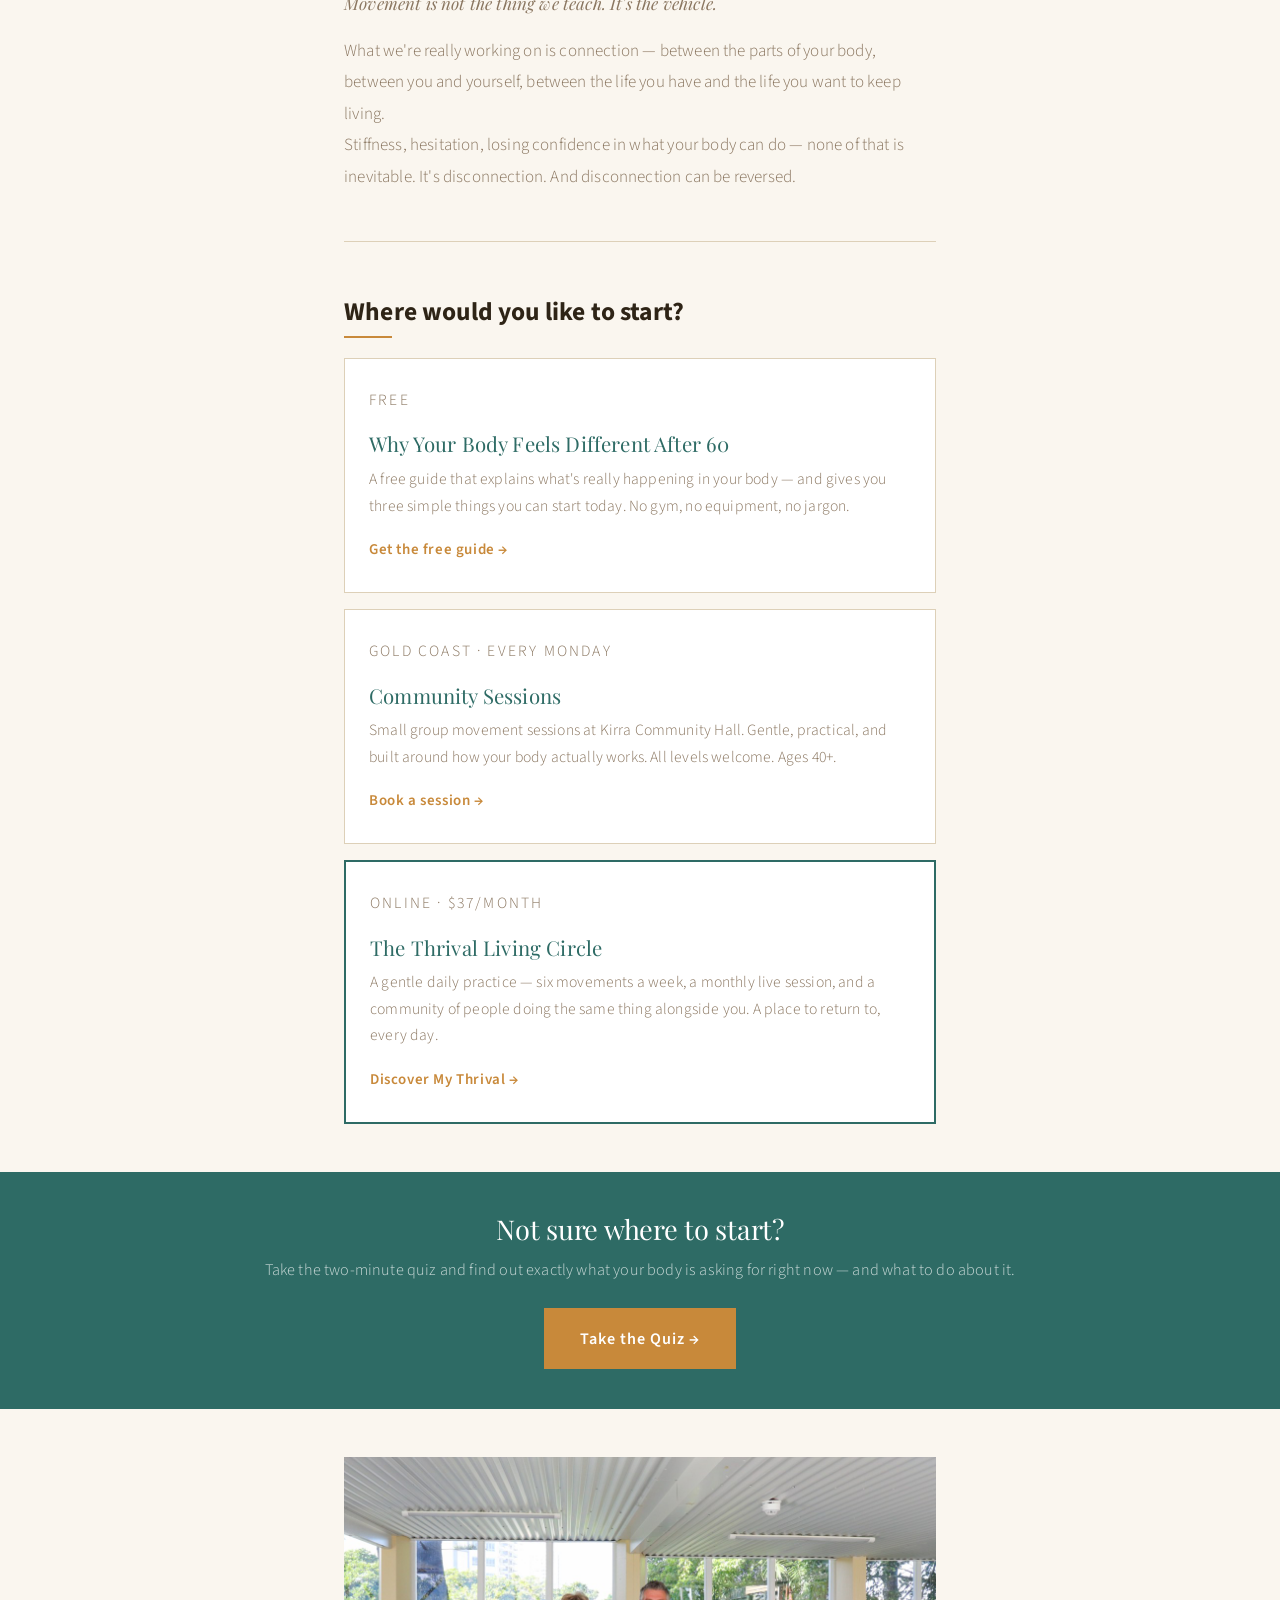
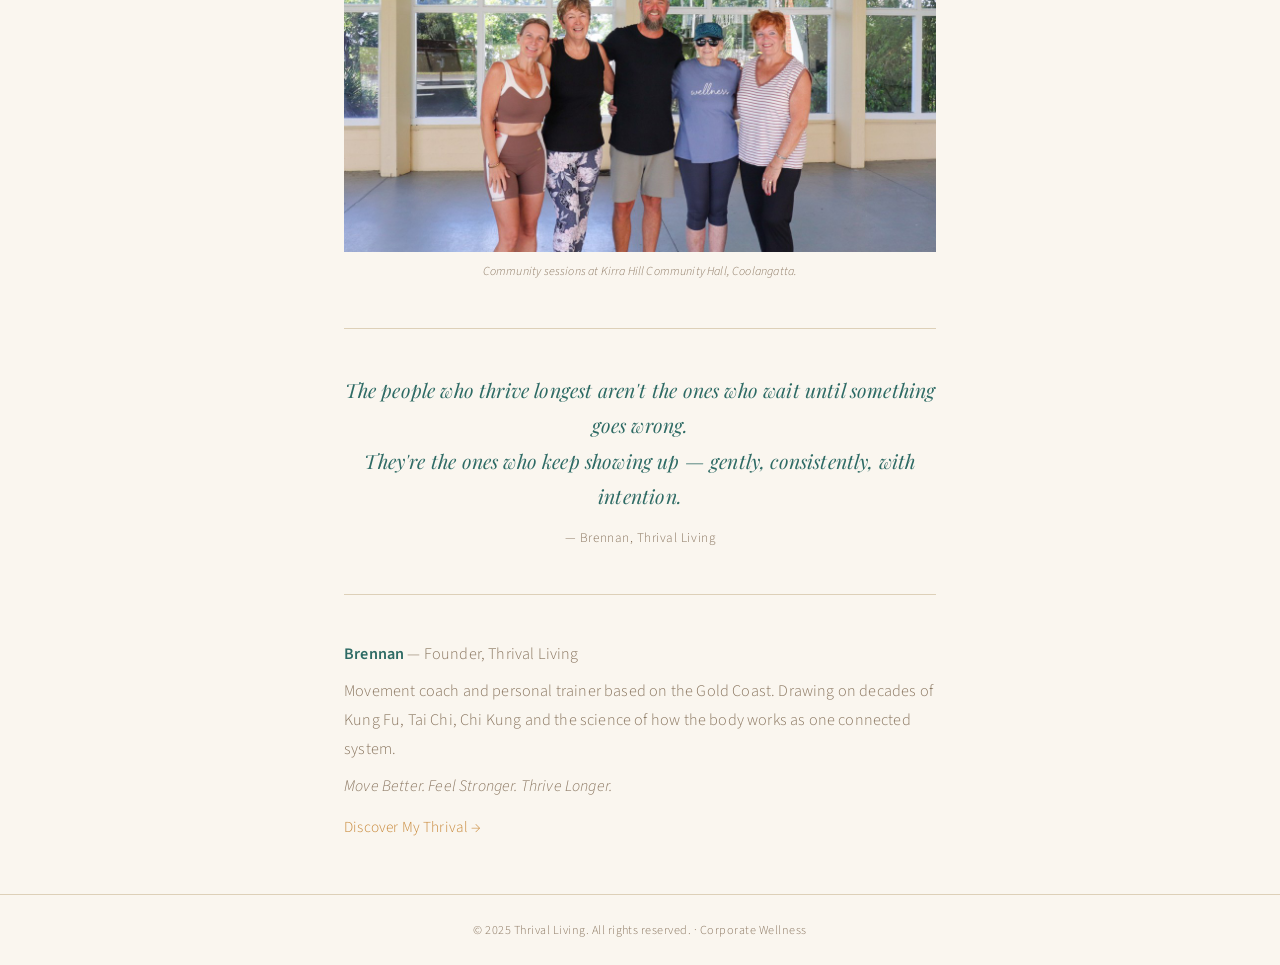
==== commit 150fa9bc: "Launch approved My Thrival membership page and redirect Circle" ====
--- a/index.html
+++ b/index.html
@@ -157,7 +157,7 @@
     <a href="/community">Community Sessions</a>
     <a href="/after-60">Free Guide</a>
     <a href="/my-thrival-personal/">My Thrival Personal</a>
-    <a href="/circle">The Circle</a>
+    <a href="/my-thrival/">My Thrival</a>
     <a href="/quiz">Quiz</a>
   </nav>
 
@@ -215,7 +215,7 @@
           <p class="pathway-tag">Online · $37/month</p>
           <h3>The Thrival Living Circle</h3>
           <p>A gentle daily practice — six movements a week, a monthly live session, and a community of people doing the same thing alongside you. A place to return to, every day.</p>
-          <a href="/circle" class="pathway-link">Discover The Circle →</a>
+          <a href="/my-thrival/" class="pathway-link">Discover My Thrival →</a>
         </div>
 
       </div>
@@ -249,7 +249,7 @@
       <p><strong>Brennan</strong> — Founder, Thrival Living</p>
       <p>Movement coach and personal trainer based on the Gold Coast. Drawing on decades of Kung Fu, Tai Chi, Chi Kung and the science of how the body works as one connected system.</p>
       <p><em>Move Better. Feel Stronger. Thrive Longer.</em></p>
-      <p style="margin-top:12px;"><a href="/circle">Discover The Thrival Living Circle →</a></p>
+      <p style="margin-top:12px;"><a href="/my-thrival/">Discover My Thrival →</a></p>
     </div>
   </div>
 
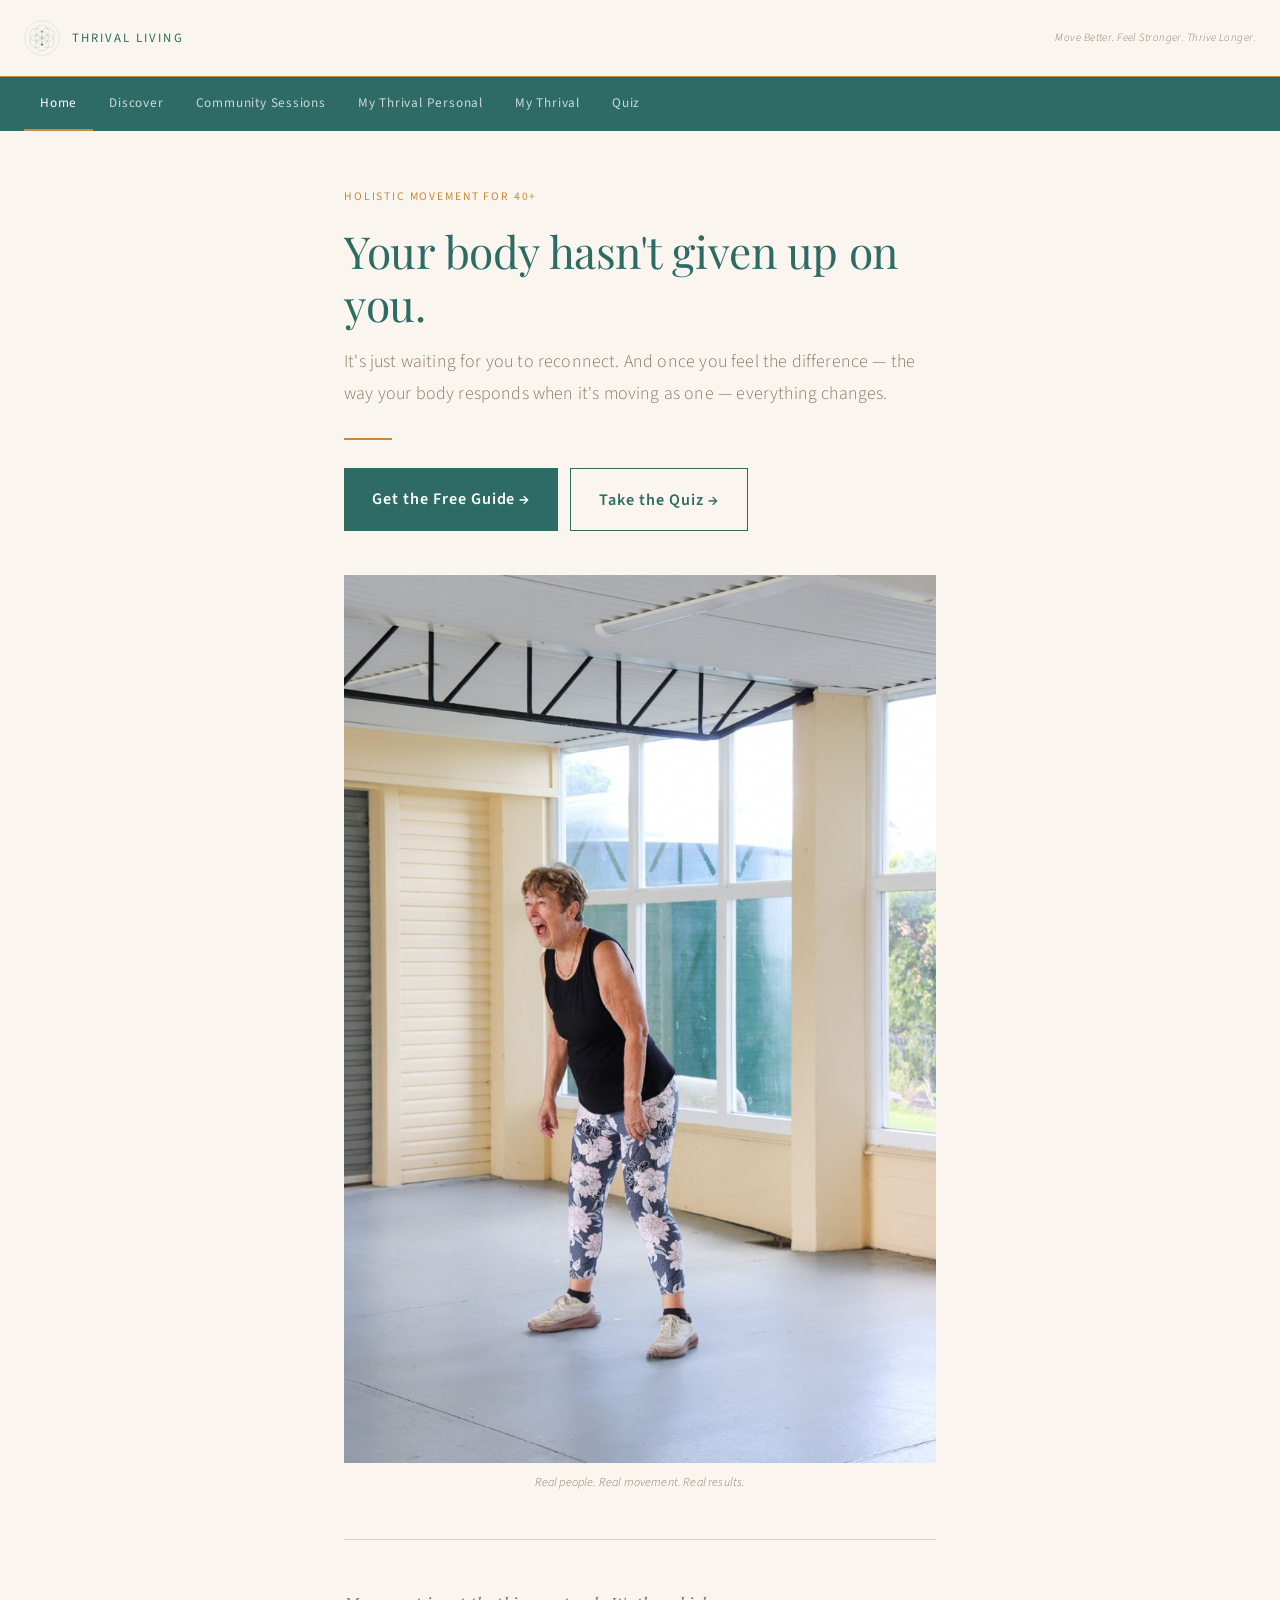
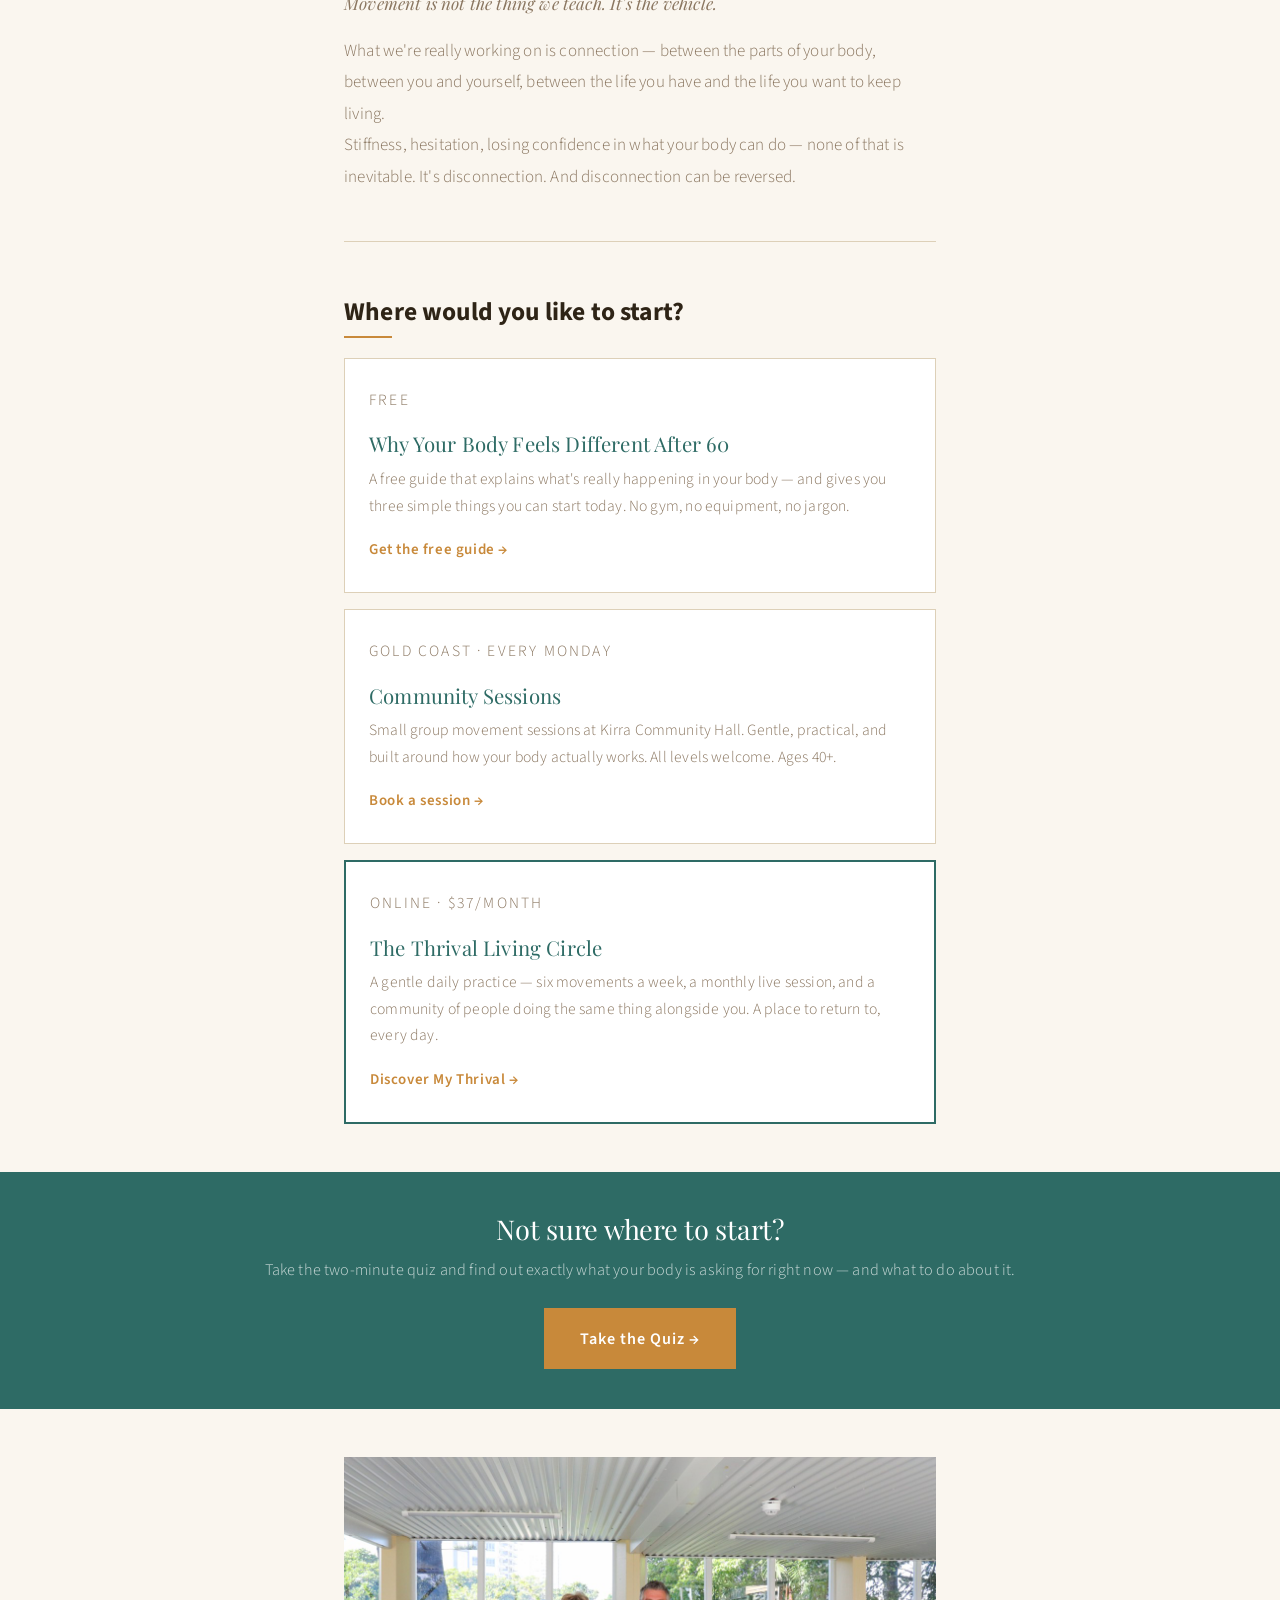
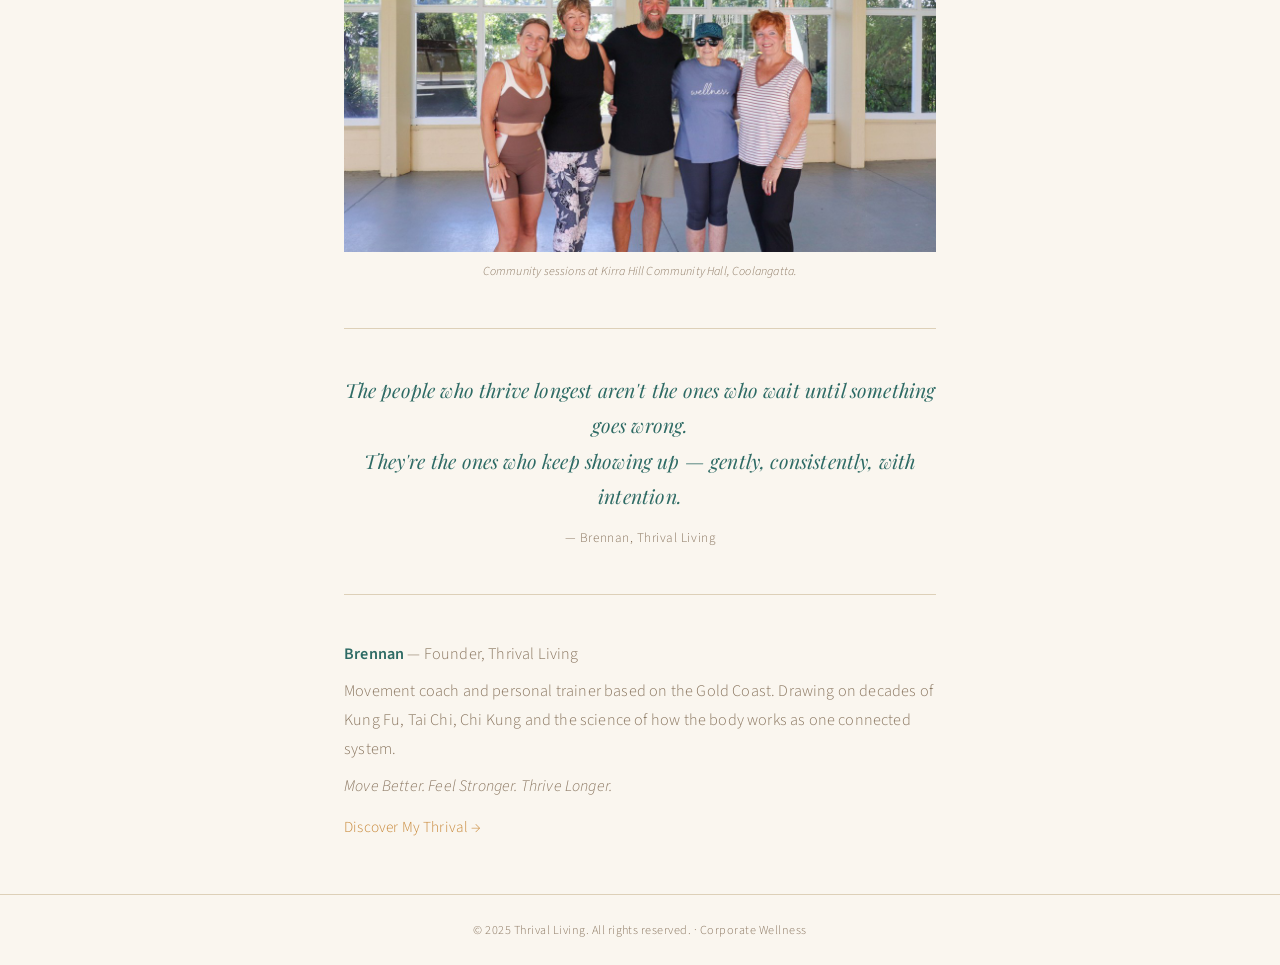
==== commit 76cc87b8: "Remove Free Guide links from all navigation menus" ====
--- a/index.html
+++ b/index.html
@@ -155,7 +155,7 @@
     <a href="/" class="active">Home</a>
     <a href="/discover">Discover</a>
     <a href="/community">Community Sessions</a>
-    <a href="/after-60">Free Guide</a>
+    
     <a href="/my-thrival-personal/">My Thrival Personal</a>
     <a href="/my-thrival/">My Thrival</a>
     <a href="/quiz">Quiz</a>
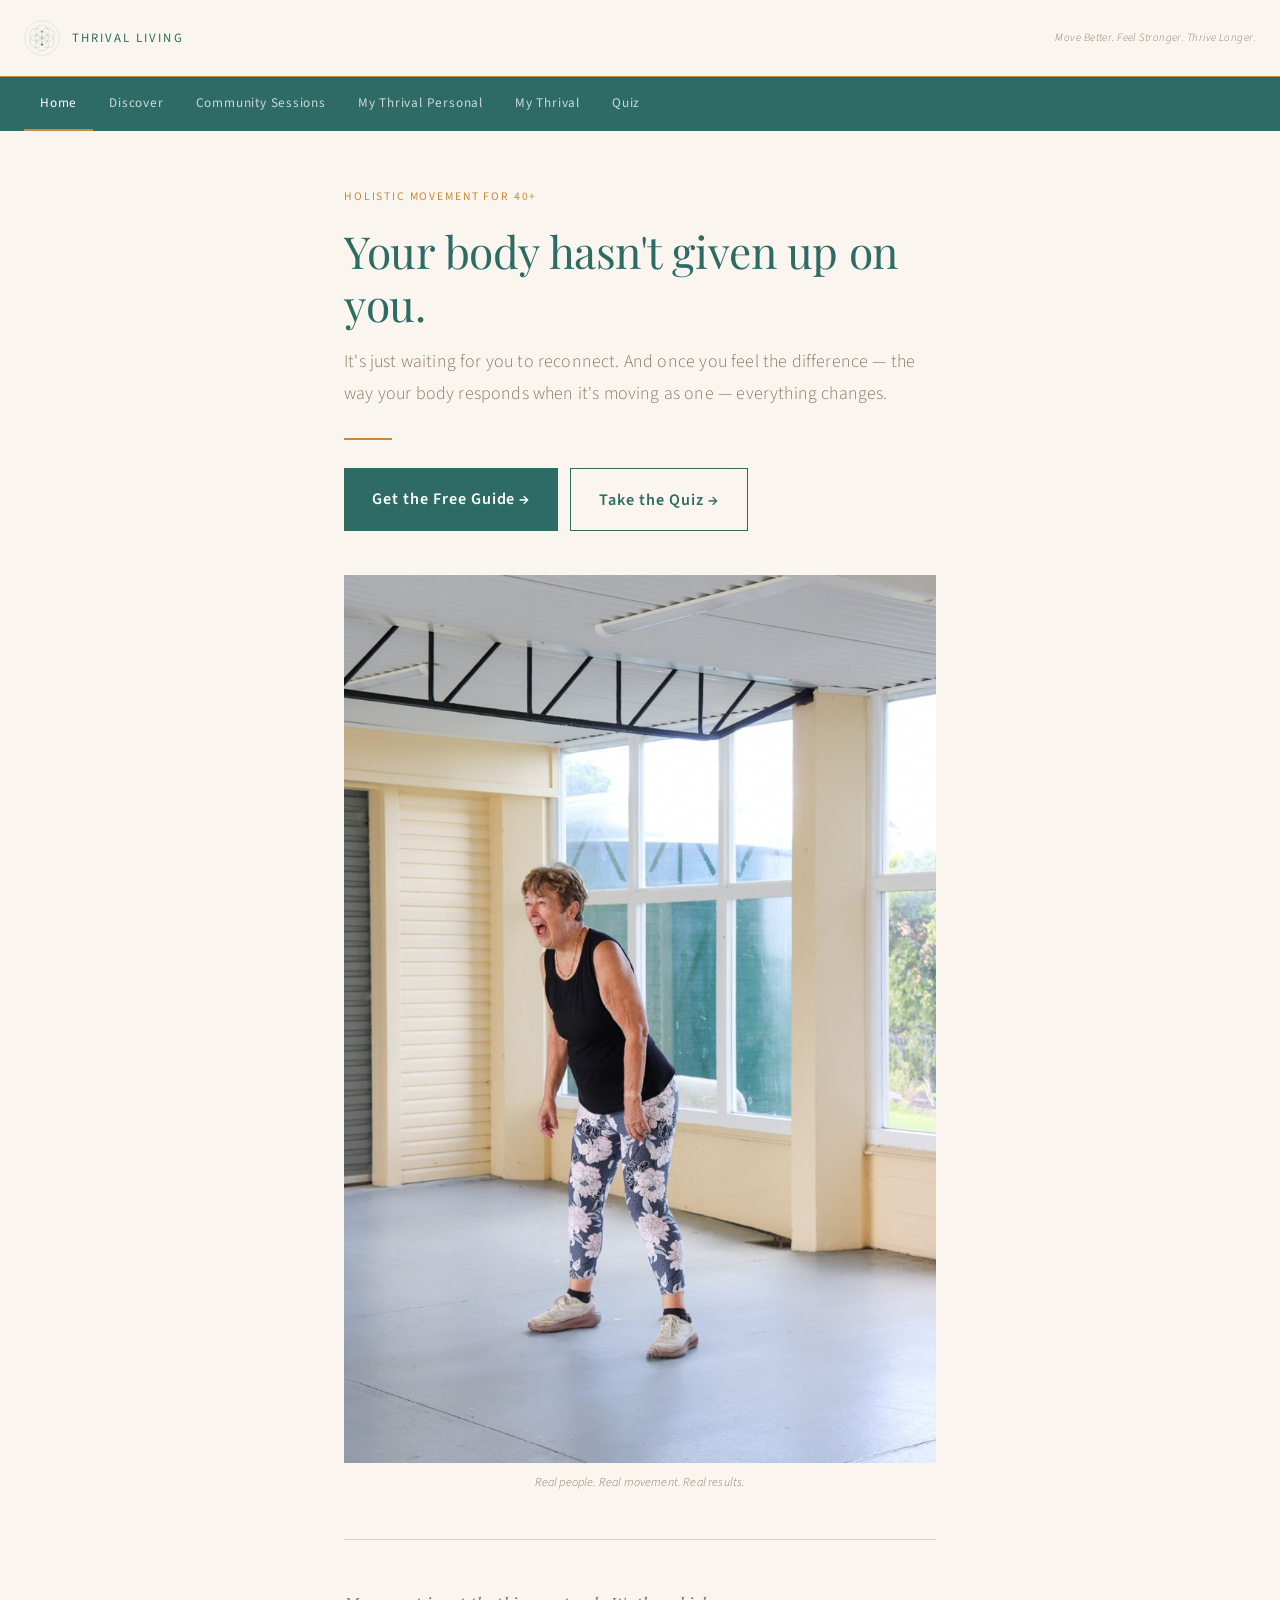
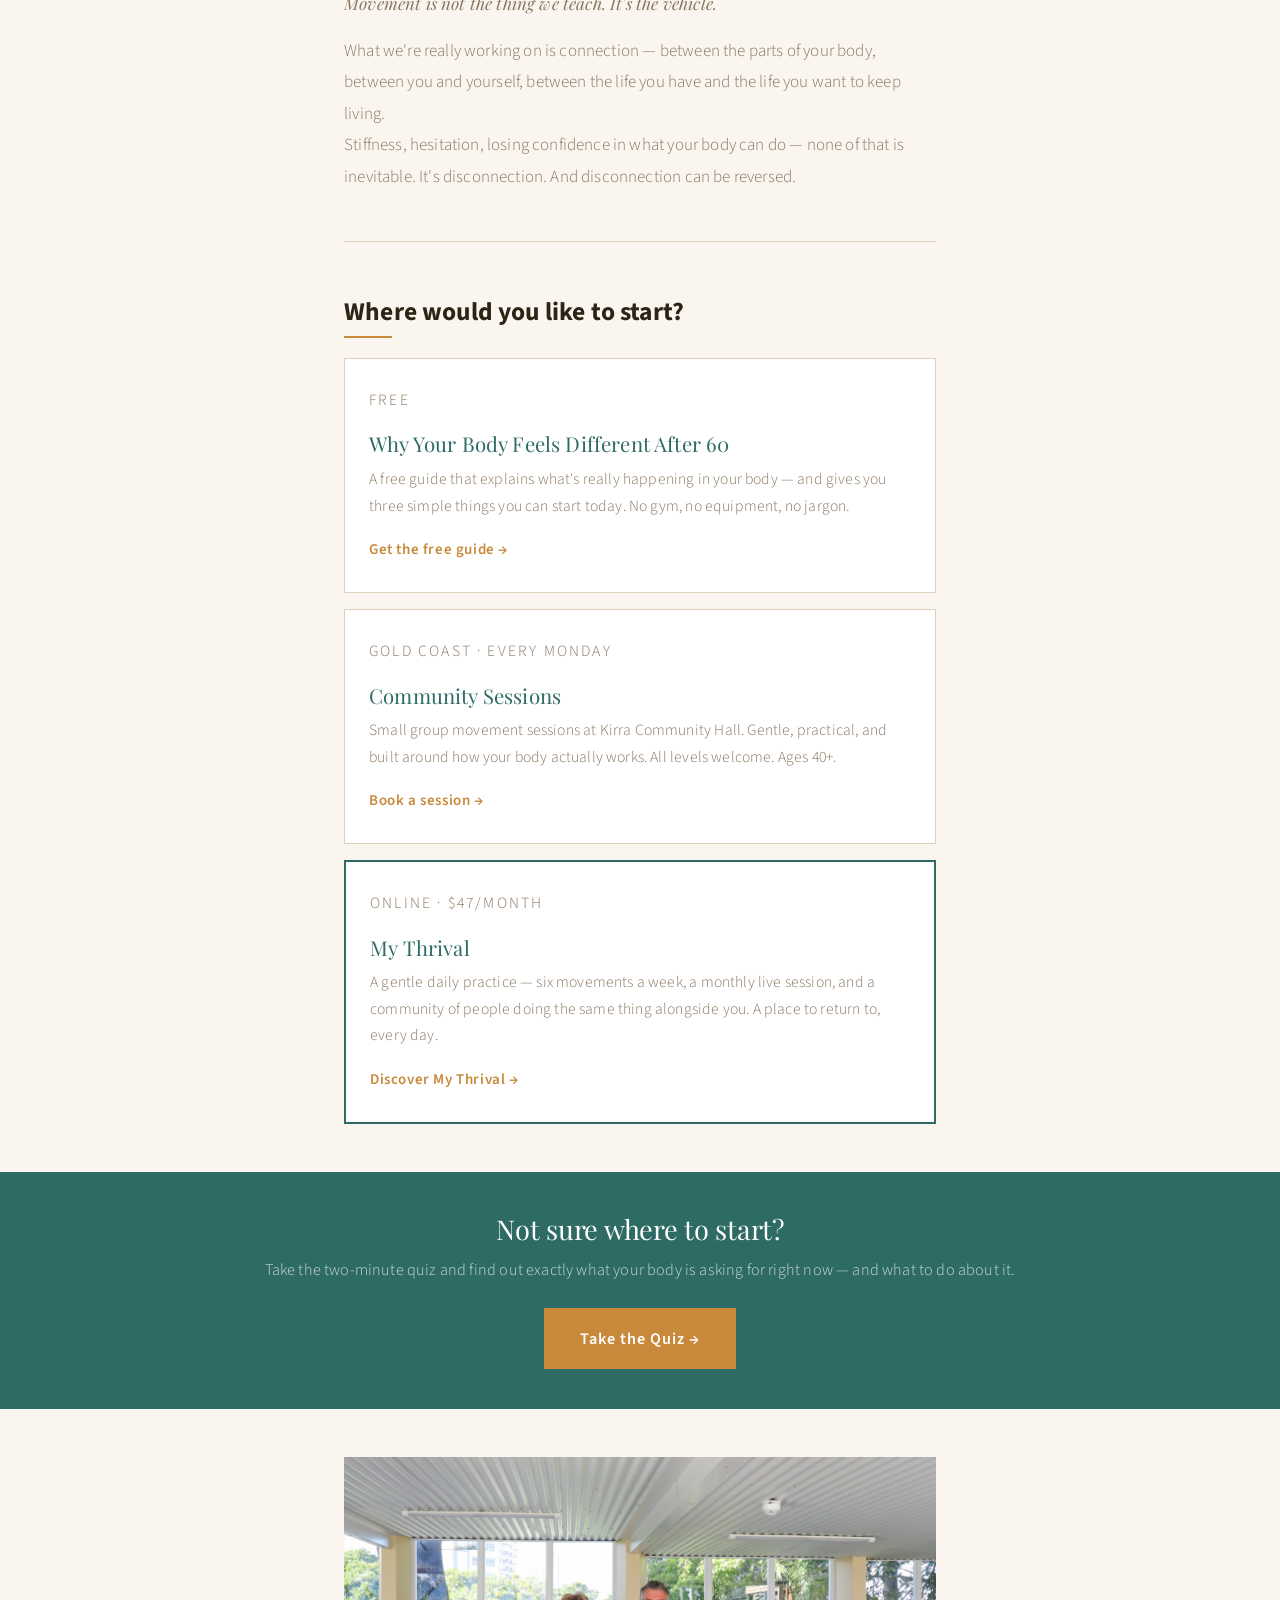
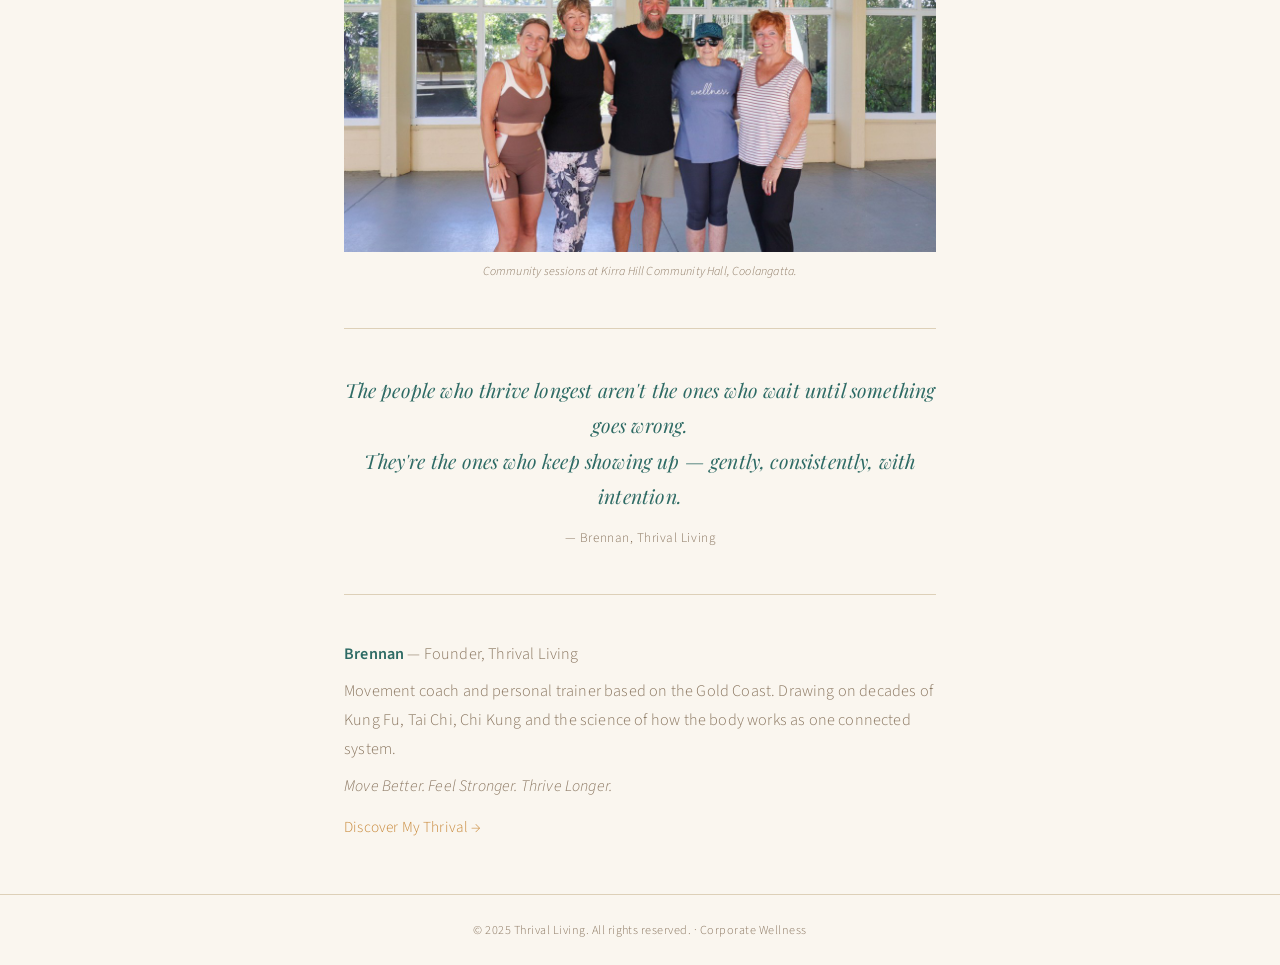
==== commit 90d1b249: "Update homepage membership name to My Thrival and price to $47" ====
--- a/index.html
+++ b/index.html
@@ -212,8 +212,8 @@
         </div>
 
         <div class="pathway-card featured">
-          <p class="pathway-tag">Online · $37/month</p>
-          <h3>The Thrival Living Circle</h3>
+          <p class="pathway-tag">Online · $47/month</p>
+          <h3>My Thrival</h3>
           <p>A gentle daily practice — six movements a week, a monthly live session, and a community of people doing the same thing alongside you. A place to return to, every day.</p>
           <a href="/my-thrival/" class="pathway-link">Discover My Thrival →</a>
         </div>
